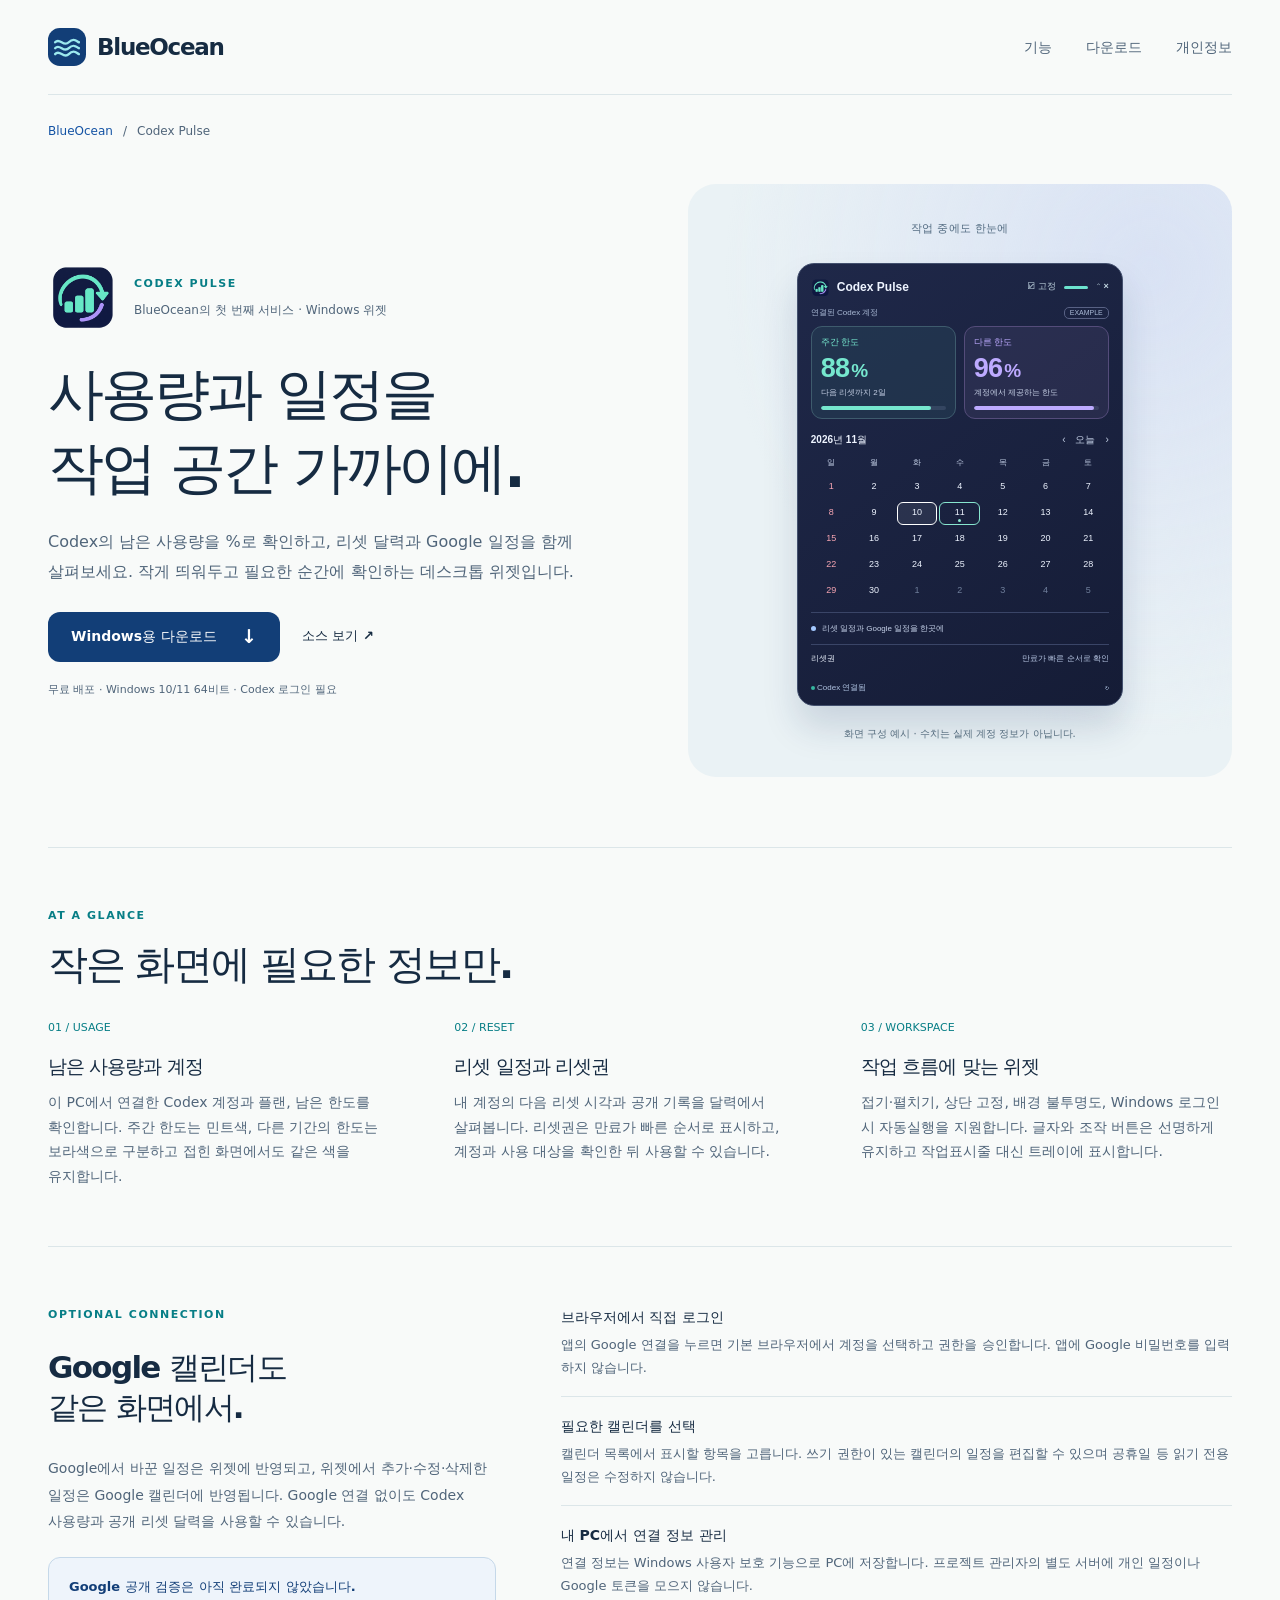
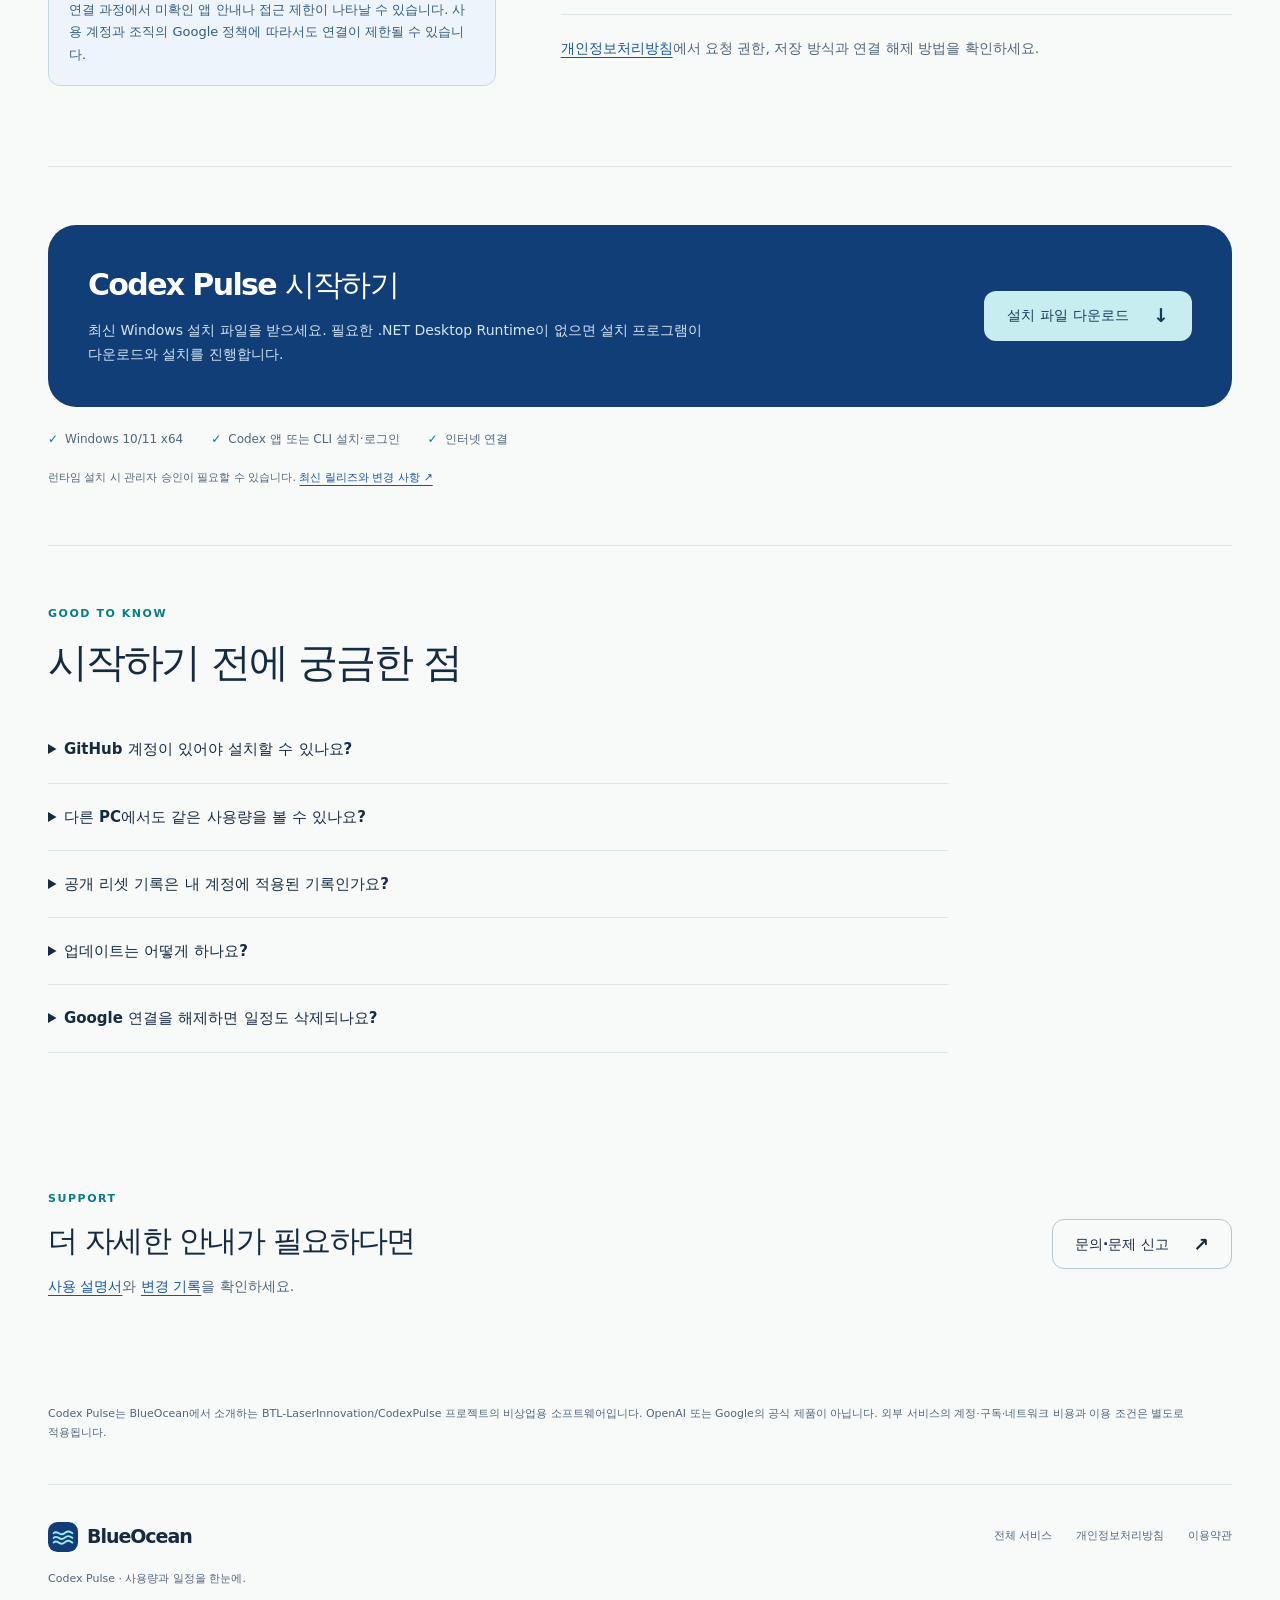
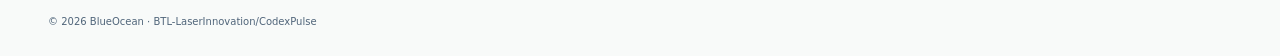
==== public/codexpulse/index.html @ f85aa11f "Build BlueOcean service hub with Codex Pulse pages" ====
<!doctype html>
<html lang="ko">
<head>
  <meta charset="utf-8">
  <meta name="viewport" content="width=device-width, initial-scale=1">
  <meta name="description" content="Codex의 남은 사용량, 리셋 달력과 Google 캘린더를 한 화면에. BlueOcean의 무료 Windows 위젯 Codex Pulse를 소개합니다.">
  <meta name="theme-color" content="#f8faf9">
  <meta property="og:title" content="Codex Pulse — BlueOcean">
  <meta property="og:description" content="Codex 사용량과 일정을 작은 Windows 위젯에서 확인하세요.">
  <meta property="og:type" content="website">
  <title>Codex Pulse — 사용량과 일정을 한눈에 | BlueOcean</title>
  <link rel="icon" href="../assets/codexpulse.png" type="image/png">
  <link rel="stylesheet" href="../assets/styles.css">
</head>
<body>
  <a class="skip-link" href="#main">본문으로 이동</a>
  <header class="site-header shell simple-header"><a class="brand" href="../" aria-label="BlueOcean 홈"><img src="../assets/blueocean.svg" width="38" height="38" alt=""><span>BlueOcean</span></a><nav aria-label="주 메뉴"><a href="#features">기능</a><a href="#download">다운로드</a><a href="privacy.html">개인정보</a></nav></header>
  <main id="main" class="shell">
    <div class="breadcrumb"><a href="../">BlueOcean</a><span aria-hidden="true">/</span><span>Codex Pulse</span></div>
    <section class="product-hero" aria-labelledby="product-title">
      <div>
        <div class="product-heading"><img src="../assets/codexpulse.png" width="70" height="70" alt="Codex Pulse 아이콘"><div><p class="eyebrow">CODEX PULSE</p><p>BlueOcean의 첫 번째 서비스 · Windows 위젯</p></div></div>
        <h1 id="product-title">사용량과 일정을<br>작업 공간 가까이에.</h1>
        <p class="hero-description">Codex의 남은 사용량을 %로 확인하고, 리셋 달력과 Google 일정을 함께 살펴보세요. 작게 띄워두고 필요한 순간에 확인하는 데스크톱 위젯입니다.</p>
        <div class="actions"><a class="button primary" href="#download">Windows용 다운로드 <span aria-hidden="true">↓</span></a><a class="text-link" href="https://github.com/BTL-LaserInnovation/CodexPulse">소스 보기 ↗</a></div>
        <p class="download-note">무료 배포 · Windows 10/11 64비트 · Codex 로그인 필요</p>
      </div>
      <div class="product-stage"><span class="stage-label">작업 중에도 한눈에</span>
        <div class="widget-preview" role="img" aria-label="Codex Pulse 구성 예시: 주간 한도는 민트색, 다른 한도는 보라색이며 아래에 달력과 리셋권 목록이 표시됩니다. 수치는 예시입니다.">
            <div class="widget-title"><span><img src="../assets/codexpulse.png" width="19" height="19" alt="">Codex Pulse</span><span class="widget-controls" aria-hidden="true">☑ 고정 <i></i>⌃ ×</span></div>
            <div class="widget-account">연결된 Codex 계정 <span>EXAMPLE</span></div>
            <div class="widget-limits"><div class="limit mint"><span>주간 한도</span><strong>88<small>%</small></strong><span>다음 리셋까지 2일</span><div class="progress"><i></i></div></div><div class="limit violet"><span>다른 한도</span><strong>96<small>%</small></strong><span>계정에서 제공하는 한도</span><div class="progress"><i></i></div></div></div>
            <div class="widget-month"><strong>2026년 11월</strong><span aria-hidden="true">‹　오늘　›</span></div>
            <div class="mini-calendar" aria-hidden="true"><b>일</b><b>월</b><b>화</b><b>수</b><b>목</b><b>금</b><b>토</b><span>1</span><span>2</span><span>3</span><span>4</span><span>5</span><span>6</span><span>7</span><span>8</span><span>9</span><span class="selected">10</span><span class="reset-day">11<i></i></span><span>12</span><span>13</span><span>14</span><span>15</span><span>16</span><span>17</span><span>18</span><span>19</span><span>20</span><span>21</span><span>22</span><span>23</span><span>24</span><span>25</span><span>26</span><span>27</span><span>28</span><span>29</span><span>30</span><span class="outside">1</span><span class="outside">2</span><span class="outside">3</span><span class="outside">4</span><span class="outside">5</span></div>
            <div class="widget-events"><span class="calendar-dot" aria-hidden="true"></span><span>리셋 일정과 Google 일정을 한곳에</span></div>
            <div class="widget-reset"><strong>리셋권</strong><span>만료가 빠른 순서로 확인</span></div>
            <div class="widget-footer"><span><i class="status-dot"></i> Codex 연결됨</span><span aria-hidden="true">↻</span></div>
          </div>
        <p class="preview-caption">화면 구성 예시 · 수치는 실제 계정 정보가 아닙니다.</p>
      </div>
    </section>

    <section class="detail-section" id="features" aria-labelledby="features-title"><p class="eyebrow">AT A GLANCE</p><h2 id="features-title">작은 화면에 필요한 정보만.</h2><div class="detail-grid">
      <article><span class="number">01 / USAGE</span><h3>남은 사용량과 계정</h3><p>이 PC에서 연결한 Codex 계정과 플랜, 남은 한도를 확인합니다. 주간 한도는 민트색, 다른 기간의 한도는 보라색으로 구분하고 접힌 화면에서도 같은 색을 유지합니다.</p></article>
      <article><span class="number">02 / RESET</span><h3>리셋 일정과 리셋권</h3><p>내 계정의 다음 리셋 시각과 공개 기록을 달력에서 살펴봅니다. 리셋권은 만료가 빠른 순서로 표시하고, 계정과 사용 대상을 확인한 뒤 사용할 수 있습니다.</p></article>
      <article><span class="number">03 / WORKSPACE</span><h3>작업 흐름에 맞는 위젯</h3><p>접기·펼치기, 상단 고정, 배경 불투명도, Windows 로그인 시 자동실행을 지원합니다. 글자와 조작 버튼은 선명하게 유지하고 작업표시줄 대신 트레이에 표시합니다.</p></article>
    </div></section>

    <section class="detail-section google-block" id="google" aria-labelledby="google-title">
      <div><p class="eyebrow">OPTIONAL CONNECTION</p><h2 id="google-title">Google 캘린더도<br>같은 화면에서.</h2><p class="body-copy">Google에서 바꾼 일정은 위젯에 반영되고, 위젯에서 추가·수정·삭제한 일정은 Google 캘린더에 반영됩니다. Google 연결 없이도 Codex 사용량과 공개 리셋 달력을 사용할 수 있습니다.</p><div class="notice"><strong>Google 공개 검증은 아직 완료되지 않았습니다.</strong><br>연결 과정에서 미확인 앱 안내나 접근 제한이 나타날 수 있습니다. 사용 계정과 조직의 Google 정책에 따라서도 연결이 제한될 수 있습니다.</div></div>
      <div><ul class="permissions"><li><strong>브라우저에서 직접 로그인</strong>앱의 Google 연결을 누르면 기본 브라우저에서 계정을 선택하고 권한을 승인합니다. 앱에 Google 비밀번호를 입력하지 않습니다.</li><li><strong>필요한 캘린더를 선택</strong>캘린더 목록에서 표시할 항목을 고릅니다. 쓰기 권한이 있는 캘린더의 일정을 편집할 수 있으며 공휴일 등 읽기 전용 일정은 수정하지 않습니다.</li><li><strong>내 PC에서 연결 정보 관리</strong>연결 정보는 Windows 사용자 보호 기능으로 PC에 저장합니다. 프로젝트 관리자의 별도 서버에 개인 일정이나 Google 토큰을 모으지 않습니다.</li></ul><p class="body-copy" style="margin-top:20px"><a href="privacy.html">개인정보처리방침</a>에서 요청 권한, 저장 방식과 연결 해제 방법을 확인하세요.</p></div>
    </section>

    <section class="detail-section" id="download" aria-labelledby="download-title"><div class="download-panel"><div><h2 id="download-title">Codex Pulse 시작하기</h2><p>최신 Windows 설치 파일을 받으세요. 필요한 .NET Desktop Runtime이 없으면 설치 프로그램이 다운로드와 설치를 진행합니다.</p></div><a class="button" href="https://github.com/BTL-LaserInnovation/CodexPulse/releases/latest/download/BTL.CodexPulse-win-Setup.exe">설치 파일 다운로드 <span aria-hidden="true">↓</span></a></div><ul class="requirements"><li>Windows 10/11 x64</li><li>Codex 앱 또는 CLI 설치·로그인</li><li>인터넷 연결</li></ul><p class="download-note">런타임 설치 시 관리자 승인이 필요할 수 있습니다. <a href="https://github.com/BTL-LaserInnovation/CodexPulse/releases/latest">최신 릴리즈와 변경 사항 ↗</a></p></section>

    <section class="detail-section" aria-labelledby="faq-title"><p class="eyebrow">GOOD TO KNOW</p><h2 id="faq-title">시작하기 전에 궁금한 점</h2><div class="faq-list">
      <details><summary>GitHub 계정이 있어야 설치할 수 있나요?</summary><p>공개 설치 파일은 GitHub 계정 없이 다운로드할 수 있습니다. 설치 후 해당 PC의 Codex 프로그램에 로그인된 계정을 사용하며, 위젯 상단에서 현재 계정을 확인할 수 있습니다.</p></details>
      <details><summary>다른 PC에서도 같은 사용량을 볼 수 있나요?</summary><p>각 PC의 Codex에서 연결한 계정의 사용량을 가져옵니다. PC별로 로그인한 계정이 다르면 표시되는 계정과 사용량도 달라집니다. 창 위치·표시 설정과 캐시는 각 PC에 저장합니다.</p></details>
      <details><summary>공개 리셋 기록은 내 계정에 적용된 기록인가요?</summary><p>공개 기록은 <a href="https://opentherank.com/ko/codex-reset/">OpenTheRank</a>에서 제공하는 제삼자 자료입니다. 내 계정에 리셋이나 리셋권 지급이 적용됐다는 확인은 아닙니다. 연결 계정에서 제공하는 다음 리셋 시각과 공개 기록은 구분해서 표시합니다.</p></details>
      <details><summary>업데이트는 어떻게 하나요?</summary><p>새 버전이 있으면 위젯 제목 옆에 Update 버튼이 나타납니다. 버튼으로 업데이트하거나 최신 설치 파일을 실행할 수 있습니다. 이전 버전에서 Retry가 반복되면 위젯을 종료하고 최신 설치 파일로 업데이트하세요.</p></details>
      <details><summary>Google 연결을 해제하면 일정도 삭제되나요?</summary><p>연결 해제는 이 PC의 Google 연결 정보와 메모리 캐시를 제거합니다. Google의 원본 일정은 삭제하지 않습니다. Google 계정에서 앱 접근 권한까지 철회하려면 <a href="https://myaccount.google.com/connections">서드 파티 연결 관리</a>에서 제거하세요.</p></details>
    </div></section>
    <section class="support-section" aria-labelledby="help-title"><div><p class="eyebrow">SUPPORT</p><h2 id="help-title">더 자세한 안내가 필요하다면</h2><p class="body-copy"><a href="https://github.com/BTL-LaserInnovation/CodexPulse#readme">사용 설명서</a>와 <a href="https://github.com/BTL-LaserInnovation/CodexPulse/releases">변경 기록</a>을 확인하세요.</p></div><a class="button secondary" href="https://github.com/BTL-LaserInnovation/CodexPulse/issues">문의·문제 신고 <span aria-hidden="true">↗</span></a></section>
    <p class="service-disclaimer">Codex Pulse는 BlueOcean에서 소개하는 BTL-LaserInnovation/CodexPulse 프로젝트의 비상업용 소프트웨어입니다. OpenAI 또는 Google의 공식 제품이 아닙니다. 외부 서비스의 계정·구독·네트워크 비용과 이용 조건은 별도로 적용됩니다.</p>
  </main>
  <footer class="site-footer shell"><div><a class="brand" href="../"><img src="../assets/blueocean.svg" width="30" height="30" alt=""><span>BlueOcean</span></a><p>Codex Pulse · 사용량과 일정을 한눈에.</p></div><div class="footer-links"><a href="../">전체 서비스</a><a href="privacy.html">개인정보처리방침</a><a href="terms.html">이용약관</a></div><p class="copyright">© 2026 BlueOcean · BTL-LaserInnovation/CodexPulse</p></footer>
</body>
</html>
---- public/assets/styles.css ----
@charset "UTF-8";
:root{--ink:#162b42;--muted:#50657a;--blue:#1453a4;--blue-dark:#123e77;--teal:#077e86;--paper:#f8faf9;--line:#dce6e9;--soft:#edf4f5;--radius:28px;font-family:"Segoe UI","Malgun Gothic",system-ui,sans-serif;color-scheme:light;font-synthesis:none;text-rendering:optimizeLegibility}
*{box-sizing:border-box}html{scroll-behavior:smooth;scroll-padding-top:30px}body{margin:0;background:var(--paper);color:var(--ink);line-height:1.75;-webkit-font-smoothing:antialiased}img{display:block;max-width:100%;height:auto}a{color:var(--blue);text-underline-offset:4px}a:hover{color:var(--teal)}a:focus-visible,summary:focus-visible{outline:3px solid #008eaa;outline-offset:6px;border-radius:6px}h1,h2,h3,p{margin-top:0}h1,h2,h3{line-height:1.3;letter-spacing:-.055em}p{word-break:keep-all;overflow-wrap:break-word}h2{font-size:clamp(28px,3.2vw,40px);font-weight:750}button,a{-webkit-tap-highlight-color:transparent}.shell{width:min(1200px,calc(100% - 96px));margin-inline:auto}.skip-link{position:absolute;top:-100px;left:20px;background:var(--ink);color:white;padding:12px 18px;z-index:10}.skip-link:focus{top:12px}.site-header{display:flex;justify-content:space-between;align-items:center;padding-block:27px;gap:24px}.brand{display:inline-flex;align-items:center;gap:11px;color:var(--ink);text-decoration:none;font-size:23px;letter-spacing:-.055em;font-weight:800;white-space:nowrap}.brand:hover{color:var(--blue)}.site-header nav{display:flex;align-items:center;gap:34px}.site-header nav a{color:var(--muted);text-decoration:none;font-size:14px;font-weight:600}.site-header nav a:hover{color:var(--blue)}.home-hero{display:grid;grid-template-columns:1.03fr 1fr;align-items:center;gap:46px;padding-top:27px;padding-bottom:98px}.hero-copy{padding-block:24px}.eyebrow{font-size:11px;font-weight:750;letter-spacing:.14em;color:var(--teal);margin-bottom:22px;display:flex;align-items:center;gap:9px}.status-dot{display:inline-block;width:7px;height:7px;background:#36b6a0;border-radius:50%;flex:none}.hero-copy h1{font-size:clamp(44px,5.25vw,70px);font-weight:800;line-height:1.23;letter-spacing:-.07em;margin-bottom:26px}.hero-copy h1 span{color:var(--blue)}.hero-description{font-size:17px;line-height:1.9;color:var(--muted);margin-bottom:32px}.button{display:inline-flex;align-items:center;justify-content:center;gap:24px;min-height:50px;padding:12px 22px;border-radius:12px;font-size:14px;font-weight:650;line-height:1.5;text-decoration:none;border:1px solid transparent;transition:background .2s,transform .2s}.button:hover{transform:translateY(-2px)}.button span{font-size:19px;line-height:1}.primary{background:var(--blue-dark);color:white}.primary:hover{background:#195a9d;color:white}.secondary{background:transparent;border-color:#b3c7d1;color:var(--ink)}.secondary:hover{background:#e9f1f4;color:var(--blue)}.hero-notes{display:flex;flex-wrap:wrap;gap:0;margin-top:29px;font-size:11px;color:var(--muted)}.hero-notes span+span:before{content:"·";margin-inline:12px;color:#849cae}.ocean-scene{position:relative;aspect-ratio:1.1;isolation:isolate}.ocean-art{width:100%;height:100%;object-fit:cover;border-radius:32px}.scene-topline{position:absolute;inset:30px 30px auto;display:flex;justify-content:space-between;align-items:center;font-size:9px;color:#2d617c;letter-spacing:.13em;font-weight:700}.scene-topline span:last-child{font-size:21px;font-weight:400}.floating-service{position:absolute;top:38%;left:12%;right:12%;display:flex;align-items:center;gap:15px;padding:22px;background:#ffffffed;border:1px solid #fff;border-radius:19px;box-shadow:0 20px 50px #123e7726;text-decoration:none;color:var(--ink);transform:rotate(-5deg);transition:transform .3s}.floating-service:hover{transform:rotate(-2deg) translateY(-4px);color:var(--blue)}.floating-service img{border-radius:12px}.floating-service small{display:block;color:#55768b;font-size:8px;letter-spacing:.13em;margin-bottom:4px}.floating-service strong{font-size:23px;letter-spacing:-.05em}.floating-arrow{margin-left:auto;font-size:25px;color:#32758f}.scene-caption{position:absolute;inset:auto 30px 30px;display:flex;align-items:flex-end;justify-content:space-between;color:#e5f7ff;font-size:18px;line-height:1.4;letter-spacing:-.02em}.scene-coordinate{font-size:8px;letter-spacing:.11em}.services-section{padding-bottom:95px}.section-heading{display:flex;justify-content:space-between;align-items:flex-end;gap:20px;margin-bottom:30px}.section-heading .eyebrow{margin-bottom:10px}.section-heading h2{margin:0;font-size:clamp(26px,3vw,36px)}.section-count{font-size:10px;letter-spacing:.1em;white-space:nowrap;color:var(--muted);padding-bottom:7px}.service-feature{display:grid;grid-template-columns:1.05fr 1fr;overflow:hidden;background:white;border:1px solid var(--line);border-radius:var(--radius)}.service-copy{padding:49px 48px;align-self:center}.service-identity{display:flex;align-items:center;gap:15px;margin-bottom:23px}.service-identity img{border-radius:16px}.tag{display:inline-block;padding:5px 11px;background:#edf5f7;color:#315e73;border-radius:7px;font-size:11px}.service-copy h3{font-size:36px;letter-spacing:-.055em;margin-bottom:13px}.service-summary{font-size:21px;line-height:1.6;letter-spacing:-.04em;margin-bottom:18px}.body-copy{font-size:14px;color:var(--muted);line-height:1.9}.feature-tags{display:flex;flex-wrap:wrap;gap:7px;list-style:none;padding:0;margin:23px 0 29px}.feature-tags li{font-size:11px;color:#426176;padding:5px 9px;border:1px solid var(--line);border-radius:6px}.actions{display:flex;align-items:center;flex-wrap:wrap;gap:22px}.text-link{font-size:13px;color:var(--ink);text-decoration:none;font-weight:650}.text-link span{margin-left:12px}.product-stage{display:flex;flex-direction:column;align-items:center;justify-content:center;padding:32px 24px;background:radial-gradient(ellipse at 85% 15%,#d9e2f4,transparent 65%),#eaf2f5;min-width:0}.stage-label{color:#516a80;font-size:11px;letter-spacing:.025em;margin-bottom:24px}.widget-preview{width:min(100%,326px);padding:14px 13px 11px;background:linear-gradient(145deg,#1f2849,#151c36);color:#eef4ff;border:1px solid #43506e;border-radius:17px;box-shadow:0 22px 35px #16305d26;font-family:"Segoe UI","Malgun Gothic",sans-serif;font-size:10px;line-height:1.5}.widget-title{display:flex;align-items:center;justify-content:space-between;gap:8px;font-weight:700;font-size:12px}.widget-title>span:first-child{display:flex;align-items:center;gap:7px}.widget-controls{font-size:9px;color:#c2d6e1;display:flex;align-items:center;gap:8px}.widget-controls i{display:inline-block;width:24px;height:3px;border-radius:10px;background:#6ce3ce}.widget-account{display:flex;justify-content:space-between;color:#a9b9d5;font-size:8px;padding:10px 0 7px}.widget-account>span{font-size:7px;border:1px solid #586184;padding:0 5px;border-radius:5px}.widget-limits{display:grid;grid-template-columns:1fr 1fr;gap:8px}.limit{padding:9px 9px 8px;border:1px solid #3e5b6d;background:#294a5b66;border-radius:11px;display:flex;flex-direction:column;gap:1px;min-width:0}.mint{color:#76e7ce}.violet{color:#bdaaff;background:#61558433;border-color:#544c7a}.limit>span:first-child{font-size:9px;font-weight:700}.limit strong{font-size:27px;letter-spacing:-.03em;line-height:1.3}.limit strong small{font-size:19px;margin-left:2px}.limit>span:nth-of-type(2){font-size:8px;color:#c7d1e6;white-space:normal}.progress{height:4px;background:#8093b333;border-radius:10px;margin-top:6px;overflow:hidden}.progress i{display:block;width:88%;height:100%;background:#76e7ce;border-radius:10px}.violet .progress i{width:96%;background:#bdaaff}.widget-month{display:flex;justify-content:space-between;margin-top:13px;margin-bottom:6px;font-size:10px}.widget-month>span{color:#c0cce2}.mini-calendar{display:grid;grid-template-columns:repeat(7,minmax(0,1fr));text-align:center;gap:3px 2px}.mini-calendar b{font-size:8px;font-weight:500;color:#c2cee5;padding:4px 0}.mini-calendar>span{position:relative;display:grid;place-items:center;height:23px;font-size:9px;border:1px solid transparent;border-radius:6px}.mini-calendar>span:nth-child(7n+1){color:#f8a6b3}.mini-calendar .selected{border-color:#fff;background:#ffffff12}.mini-calendar .reset-day{border-color:#87e6cf}.reset-day i{position:absolute;width:3px;height:3px;border-radius:50%;background:#8de8cf;bottom:2px}.mini-calendar .outside{color:#71809d}.widget-events{display:flex;align-items:center;gap:6px;border-top:1px solid #3a4567;padding-block:10px 9px;margin-top:9px;font-size:8px;color:#c8d4eb}.calendar-dot{width:5px;height:5px;background:#a4c9ff;border-radius:50%}.widget-reset{display:flex;justify-content:space-between;font-size:8px;padding-block:8px;border-top:1px solid #3a4567}.widget-reset>span{color:#b9c8e5}.widget-footer{display:flex;justify-content:space-between;font-size:8px;color:#afc2e0;padding-top:9px}.widget-footer .status-dot{width:4px;height:4px}.preview-caption{font-size:10px;color:#526a7c;margin:19px 0 0;text-align:center}.collection-note{display:flex;gap:10px;align-items:flex-start;font-size:12px;color:var(--muted);margin:22px 0 0}.collection-note>span{color:var(--blue);font-size:16px;line-height:1.3}.about-section{padding-block:80px;background:#edf3f3;border-block:1px solid var(--line)}.about-grid{display:grid;grid-template-columns:1fr 1.1fr;gap:90px}.about-grid h2{line-height:1.45;margin-bottom:19px}.about-grid .eyebrow{margin-bottom:17px}.principles>div{display:grid;grid-template-columns:24px 1fr;gap:20px;padding-block:22px;border-bottom:1px solid #cedee0}.principles>div:first-child{padding-top:0}.principles>div:last-child{border:0;padding-bottom:0}.principles>div>span{font-size:11px;color:var(--teal);padding-top:4px}.principles h3{font-size:17px;margin:0 0 7px}.principles p{font-size:13px;color:var(--muted);margin:0}.support-section{display:flex;align-items:center;justify-content:space-between;gap:40px;padding-block:78px}.support-section .eyebrow{margin-bottom:13px}.support-section h2{font-size:clamp(24px,3vw,30px);margin-bottom:13px}.support-section .body-copy{margin:0}.support-section>.button{flex:none}.site-footer{border-top:1px solid var(--line);padding-block:35px 26px;display:grid;grid-template-columns:1fr auto;gap:25px}.site-footer .brand{font-size:19px;gap:9px}.site-footer>div>p{font-size:11px;color:var(--muted);margin:8px 0 0}.footer-links{display:flex;gap:24px;align-items:flex-start;padding-top:6px}.footer-links a{font-size:11px;color:var(--muted);text-decoration:none}.footer-links a:hover{color:var(--blue)}.copyright{grid-column:1/-1;font-size:10px;color:var(--muted);margin:0}
/* Service detail and policy pages share the BlueOcean navigation and typography. */
.breadcrumb{display:flex;gap:10px;align-items:center;font-size:12px;color:var(--muted);padding-top:26px}.breadcrumb a{text-decoration:none}.product-hero{display:grid;grid-template-columns:1.05fr 1fr;gap:68px;align-items:center;padding-block:42px 70px}.product-heading{display:flex;align-items:center;gap:16px;margin-bottom:25px}.product-heading img{border-radius:18px}.product-heading .eyebrow{margin:0 0 6px}.product-heading>div>p:last-child{font-size:12px;color:var(--muted);margin:0}.product-hero h1{font-size:clamp(36px,4.4vw,58px);line-height:1.3;margin-bottom:23px}.product-hero .hero-description{font-size:16px;margin-bottom:24px}.product-hero .product-stage{border-radius:var(--radius);padding-block:35px}.download-note{font-size:11px;color:var(--muted);margin:18px 0 0}.detail-section{padding-block:58px;border-top:1px solid var(--line)}.detail-section>.eyebrow{margin-bottom:13px}.detail-section h2{margin-bottom:28px}.detail-grid{display:grid;grid-template-columns:repeat(3,1fr);gap:35px}.detail-grid h3{font-size:19px;margin-bottom:12px}.detail-grid .number{display:block;font-size:11px;color:var(--teal);margin-bottom:16px}.detail-grid p{font-size:14px;color:var(--muted);margin:0}.google-block{display:grid;grid-template-columns:.8fr 1.2fr;gap:65px}.google-block h2{font-size:31px}.notice{padding:18px 20px;border:1px solid #c5d8e9;background:#eef4fb;color:#365d7f;border-radius:12px;font-size:13px;margin:22px 0}.notice strong{color:var(--blue-dark)}.permissions{margin:0;padding:0;list-style:none}.permissions li{padding-block:17px;border-bottom:1px solid var(--line);font-size:13px;color:var(--muted)}.permissions li:first-child{padding-top:0}.permissions strong{display:block;color:var(--ink);font-size:14px;margin-bottom:4px}.detail-section a:not(.button){font-size:inherit}.download-panel{padding:40px;background:var(--blue-dark);border-radius:var(--radius);color:white;display:grid;grid-template-columns:1fr auto;gap:24px;align-items:center}.download-panel h2{margin:0 0 14px;font-size:30px}.download-panel p{color:#d3e6f7;font-size:14px;margin:0;max-width:620px}.download-panel .button{background:#c7edf0;color:#123d56;white-space:nowrap}.download-panel .button:hover{background:#e1f9f5}.requirements{display:flex;gap:10px 28px;flex-wrap:wrap;list-style:none;padding:0;margin:22px 0 0;color:var(--muted);font-size:12px}.requirements li:before{content:"✓";margin-right:7px;color:var(--teal)}.faq-list{max-width:900px}.faq-list details{padding:20px 0;border-bottom:1px solid var(--line)}.faq-list summary{cursor:pointer;font-size:15px;font-weight:650;padding-right:12px}.faq-list details p{font-size:14px;color:var(--muted);margin:16px 0 0}.service-disclaimer{font-size:11px;color:var(--muted);padding-block:26px 42px;margin:0}.policy{max-width:850px;padding-block:45px 70px}.policy h1{font-size:clamp(32px,4vw,46px);margin-bottom:14px}.policy .updated{font-size:12px;color:var(--muted);margin-bottom:30px}.policy h2{font-size:22px;margin-top:38px;margin-bottom:13px;letter-spacing:-.035em}.policy p,.policy li{font-size:14px;color:var(--muted)}.policy li{margin-block:10px}.policy strong{color:var(--ink)}.policy ul,.policy ol{padding-left:23px}.policy code{font-family:Consolas,monospace;font-size:12px;background:#eaf0f5;color:#315879;padding:2px 5px;border-radius:4px;overflow-wrap:anywhere}.policy .eyebrow{margin-bottom:16px}.policy-nav{display:flex;flex-wrap:wrap;gap:12px 24px;border-top:1px solid var(--line);margin-top:36px;padding-top:20px;font-size:13px}.simple-header{border-bottom:1px solid var(--line)}
@media(min-width:1400px){.home-hero{gap:66px}.hero-copy h1{font-size:74px}}
@media(max-width:1000px){.shell{width:calc(100% - 64px)}.home-hero{gap:28px;padding-bottom:70px}.hero-copy h1{font-size:clamp(42px,5.6vw,58px)}.hero-description{font-size:15px}.floating-service{left:8%;right:8%;padding:17px;gap:10px}.floating-service strong{font-size:19px}.floating-service img{width:40px}.scene-caption{font-size:15px}.scene-coordinate{font-size:7px}.service-copy{padding:35px 30px}.service-copy h3{font-size:30px}.about-grid{gap:45px}.actions{gap:16px}.service-feature .button{gap:15px;padding-inline:16px}.product-hero{gap:35px}.detail-grid{gap:25px}.google-block{gap:35px}.support-section{gap:25px}}
@media(max-width:740px){.shell{width:calc(100% - 40px)}.site-header{padding-block:22px;gap:18px}.site-header .brand{font-size:21px;gap:8px}.site-header .brand img{width:32px}.site-header nav{gap:18px}.site-header nav a{font-size:12px}.home-hero{grid-template-columns:1fr;gap:30px;padding-top:10px;padding-bottom:62px}.hero-copy{padding-block:20px 0}.hero-copy h1{font-size:clamp(45px,8.5vw,62px)}.hero-description{font-size:15px}.hero-copy .eyebrow{font-size:9px}.hero-notes{margin-top:23px}.ocean-scene{aspect-ratio:1.4;width:100%;max-width:560px;justify-self:center}.ocean-art{object-position:center 62%;border-radius:24px}.scene-topline{inset:22px 24px auto}.scene-caption{inset:auto 24px 22px}.floating-service{top:35%;left:15%;right:15%;padding:17px 20px}.floating-service strong{font-size:21px}.scene-coordinate{font-size:8px}.section-heading{margin-bottom:23px}.section-heading h2{font-size:26px}.section-count{font-size:9px}.service-feature{grid-template-columns:1fr;border-radius:24px}.service-copy{padding:30px}.service-identity{margin-bottom:20px}.service-copy h3{font-size:32px}.service-summary{font-size:21px}.body-copy{font-size:14px}.product-stage{padding:30px 24px}.widget-preview{max-width:326px}.services-section{padding-bottom:60px}.collection-note{font-size:11px}.about-section{padding-block:52px}.about-grid{grid-template-columns:1fr;gap:33px}.about-grid h2{font-size:32px}.support-section{padding-block:52px;align-items:flex-start;flex-direction:column;gap:23px}.support-section h2{font-size:25px}.site-footer{grid-template-columns:1fr;gap:22px;padding-top:28px}.footer-links{flex-wrap:wrap;gap:15px 23px;padding:0}.copyright{grid-column:auto}.product-hero{grid-template-columns:1fr;gap:30px;padding-block:32px 50px}.product-hero h1{font-size:40px}.detail-section{padding-block:40px}.detail-section h2{font-size:28px}.detail-grid{grid-template-columns:1fr;gap:30px}.detail-grid .number{margin-bottom:8px}.google-block{grid-template-columns:1fr;gap:20px}.google-block h2{font-size:28px}.download-panel{grid-template-columns:1fr;padding:28px;gap:25px;border-radius:22px}.download-panel h2{font-size:26px}.download-panel .button{justify-self:start}.requirements{gap:10px 20px}.policy{padding-top:32px}.policy h2{font-size:20px}.policy p,.policy li{font-size:14px}.breadcrumb{padding-top:15px}.simple-header nav{gap:15px}.simple-header nav a{font-size:11px}}
@media(max-width:380px){.shell{width:calc(100% - 32px)}.site-header .brand{font-size:19px}.site-header nav{gap:13px}.hero-copy h1{font-size:44px}.section-heading{gap:12px}.section-heading h2{font-size:23px}.service-copy{padding:25px}.floating-service{left:9%;right:9%}.floating-service strong{font-size:19px}.scene-caption{font-size:13px}.hero-notes span+span:before{margin-inline:8px}.simple-header{flex-wrap:wrap}.simple-header nav{width:100%;justify-content:flex-start}.actions{gap:20px}.product-hero h1{font-size:35px}}
@media(prefers-reduced-motion:reduce){html{scroll-behavior:auto}*,*::before,*::after{transition:none!important;animation:none!important}}
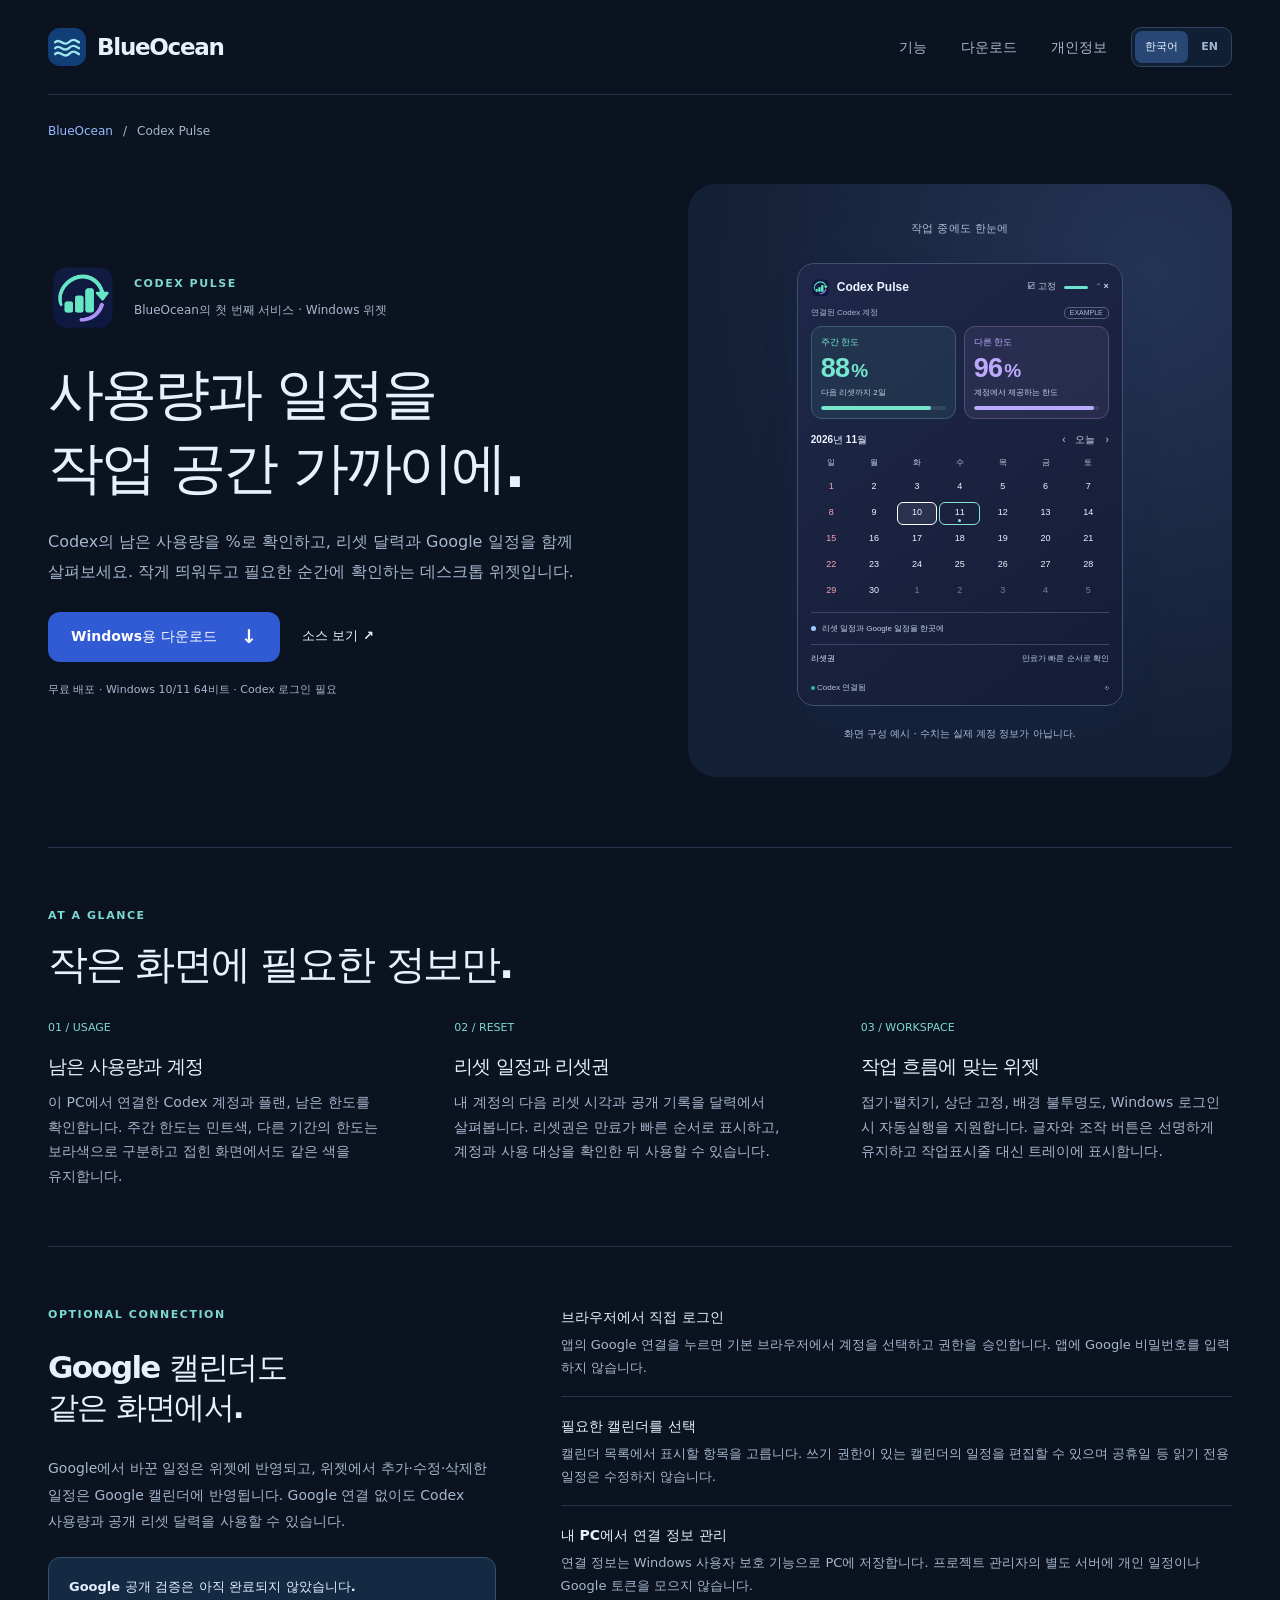
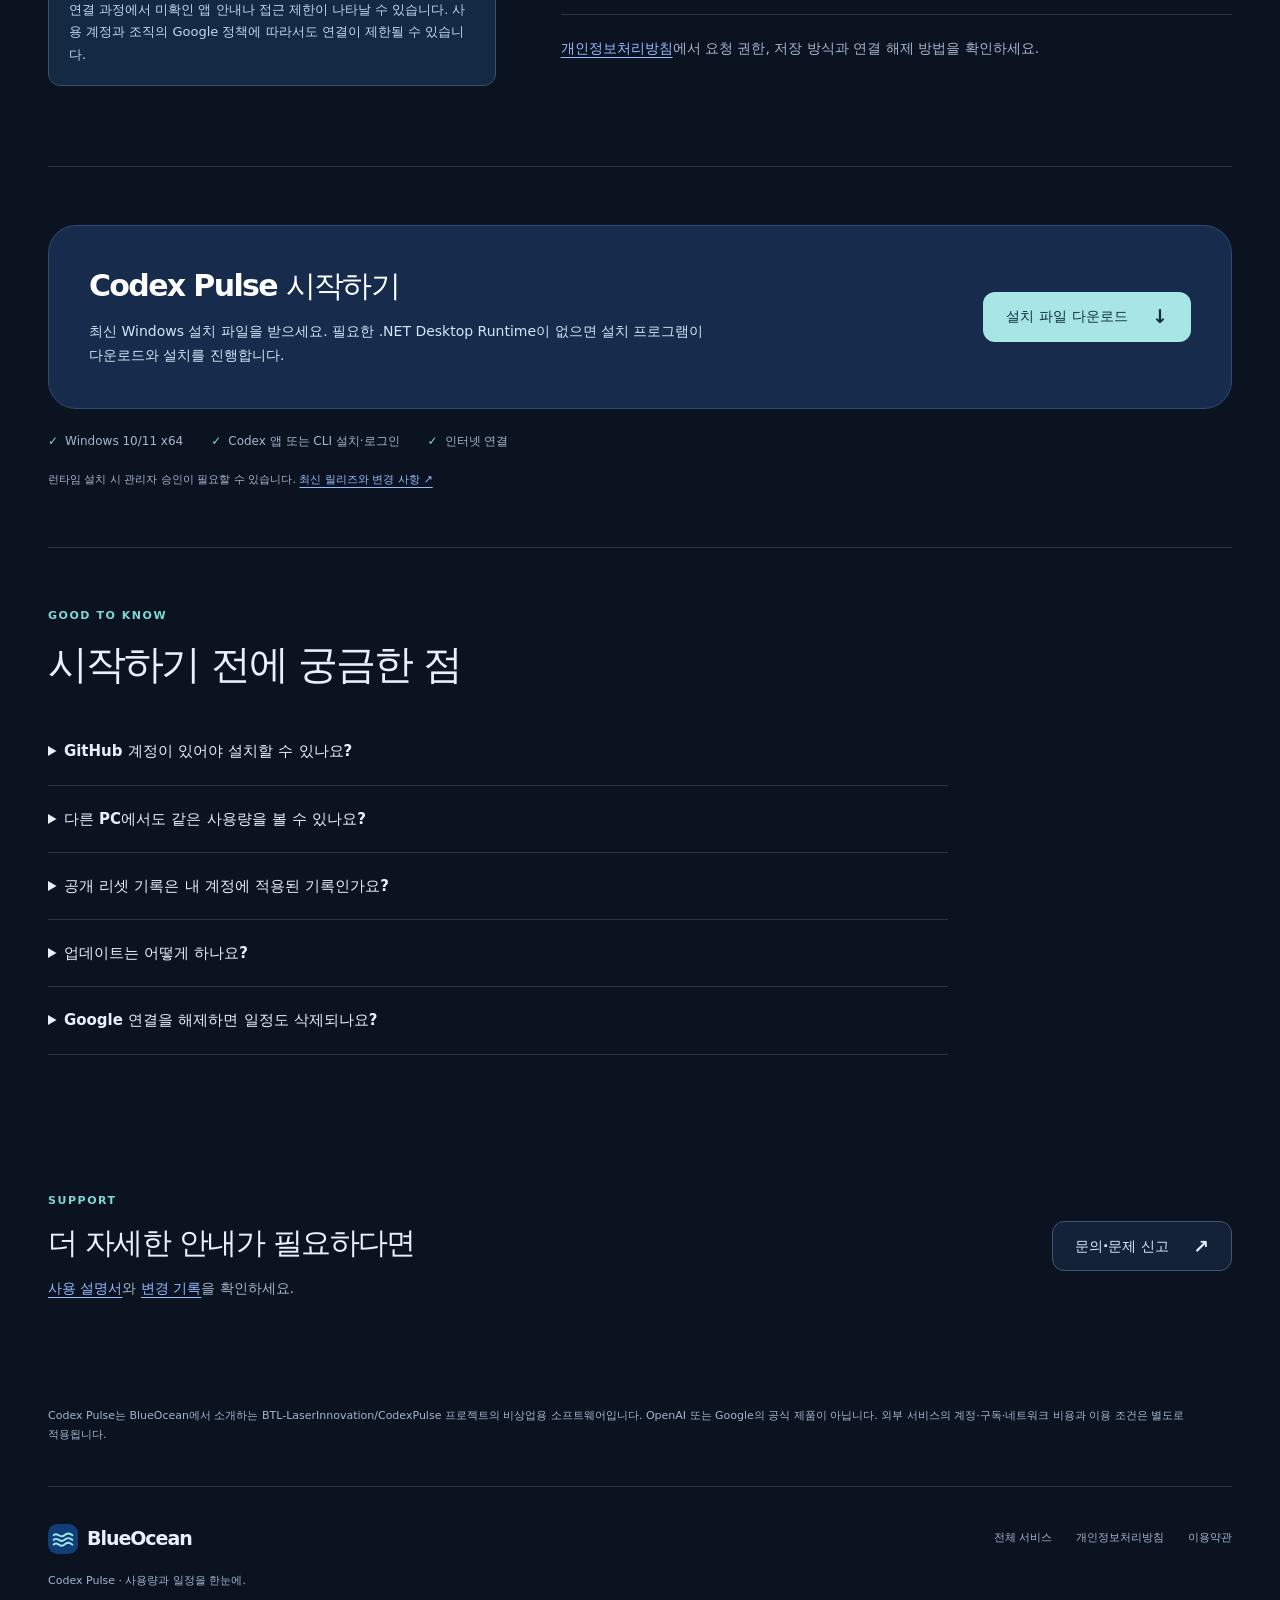
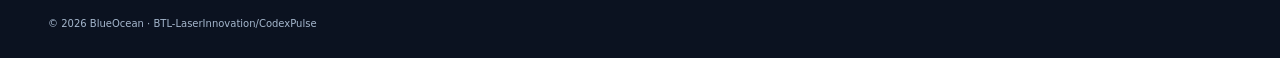
==== commit 201da820: "Add BlueOcean dark theme and Korean-English language switching" ====
--- a/public/codexpulse/index.html
+++ b/public/codexpulse/index.html
@@ -3,30 +3,30 @@
 <head>
   <meta charset="utf-8">
   <meta name="viewport" content="width=device-width, initial-scale=1">
-  <meta name="description" content="Codex의 남은 사용량, 리셋 달력과 Google 캘린더를 한 화면에. BlueOcean의 무료 Windows 위젯 Codex Pulse를 소개합니다.">
-  <meta name="theme-color" content="#f8faf9">
-  <meta property="og:title" content="Codex Pulse — BlueOcean">
-  <meta property="og:description" content="Codex 사용량과 일정을 작은 Windows 위젯에서 확인하세요.">
+  <meta name="description" content="Codex의 남은 사용량, 리셋 달력과 Google 캘린더를 한 화면에. BlueOcean의 무료 Windows 위젯 Codex Pulse를 소개합니다." data-en-content="Check remaining Codex usage, reset dates, and Google Calendar in a compact Windows widget. Discover Codex Pulse by BlueOcean.">
+  <meta name="theme-color" content="#0b1220">
+  <meta property="og:title" content="Codex Pulse — BlueOcean" data-en-content="Codex Pulse — BlueOcean">
+  <meta property="og:description" content="Codex 사용량과 일정을 작은 Windows 위젯에서 확인하세요." data-en-content="Check remaining Codex usage, reset dates, and Google Calendar in a compact Windows widget. Discover Codex Pulse by BlueOcean.">
   <meta property="og:type" content="website">
-  <title>Codex Pulse — 사용량과 일정을 한눈에 | BlueOcean</title>
+  <title data-en="Codex Pulse — Usage and schedules at a glance | BlueOcean">Codex Pulse — 사용량과 일정을 한눈에 | BlueOcean</title>
   <link rel="icon" href="../assets/codexpulse.png" type="image/png">
-  <link rel="stylesheet" href="../assets/styles.css">
-</head>
+  <link rel="stylesheet" href="../assets/styles.css?v=20261110-dark">
+<script src="../assets/language.js?v=20261110-dark" defer></script></head>
 <body>
-  <a class="skip-link" href="#main">본문으로 이동</a>
-  <header class="site-header shell simple-header"><a class="brand" href="../" aria-label="BlueOcean 홈"><img src="../assets/blueocean.svg" width="38" height="38" alt=""><span>BlueOcean</span></a><nav aria-label="주 메뉴"><a href="#features">기능</a><a href="#download">다운로드</a><a href="privacy.html">개인정보</a></nav></header>
+  <a class="skip-link" href="#main" data-en="Skip to content">본문으로 이동</a>
+  <header class="site-header shell simple-header"><a class="brand" href="../" aria-label="BlueOcean 홈" data-en-aria-label="BlueOcean home"><img src="../assets/blueocean.svg" width="38" height="38" alt=""><span>BlueOcean</span></a><nav aria-label="주 메뉴" data-en-aria-label="Main navigation"><a href="#features" data-en="Features">기능</a><a href="#download" data-en="Download">다운로드</a><a href="privacy.html" data-en="Privacy">개인정보</a></nav><div class="language-switch" role="group" aria-label="언어 선택" data-en-aria-label="Choose language"><button type="button" data-language="ko" lang="ko" aria-label="한국어로 보기" data-en-aria-label="View in Korean" aria-pressed="true">한국어</button><button type="button" data-language="en" lang="en" aria-label="영어로 보기" data-en-aria-label="View in English" aria-pressed="false">EN</button></div></header>
   <main id="main" class="shell">
     <div class="breadcrumb"><a href="../">BlueOcean</a><span aria-hidden="true">/</span><span>Codex Pulse</span></div>
     <section class="product-hero" aria-labelledby="product-title">
       <div>
-        <div class="product-heading"><img src="../assets/codexpulse.png" width="70" height="70" alt="Codex Pulse 아이콘"><div><p class="eyebrow">CODEX PULSE</p><p>BlueOcean의 첫 번째 서비스 · Windows 위젯</p></div></div>
-        <h1 id="product-title">사용량과 일정을<br>작업 공간 가까이에.</h1>
-        <p class="hero-description">Codex의 남은 사용량을 %로 확인하고, 리셋 달력과 Google 일정을 함께 살펴보세요. 작게 띄워두고 필요한 순간에 확인하는 데스크톱 위젯입니다.</p>
-        <div class="actions"><a class="button primary" href="#download">Windows용 다운로드 <span aria-hidden="true">↓</span></a><a class="text-link" href="https://github.com/BTL-LaserInnovation/CodexPulse">소스 보기 ↗</a></div>
-        <p class="download-note">무료 배포 · Windows 10/11 64비트 · Codex 로그인 필요</p>
+        <div class="product-heading"><img src="../assets/codexpulse.png" width="70" height="70" alt="Codex Pulse 아이콘" data-en-alt="Codex Pulse icon"><div><p class="eyebrow">CODEX PULSE</p><p data-en="The first BlueOcean service &#183; Windows widget">BlueOcean의 첫 번째 서비스 · Windows 위젯</p></div></div>
+        <h1 id="product-title" data-en="Usage and schedules,&lt;br&gt;close to your work.">사용량과 일정을<br>작업 공간 가까이에.</h1>
+        <p class="hero-description" data-en="See your remaining Codex usage as a percentage, alongside reset dates and Google Calendar events. A small desktop widget to keep nearby and check when you need it.">Codex의 남은 사용량을 %로 확인하고, 리셋 달력과 Google 일정을 함께 살펴보세요. 작게 띄워두고 필요한 순간에 확인하는 데스크톱 위젯입니다.</p>
+        <div class="actions"><a class="button primary" href="#download" data-en="Download for Windows &lt;span aria-hidden=&quot;true&quot;&gt;↓&lt;/span&gt;">Windows용 다운로드 <span aria-hidden="true">↓</span></a><a class="text-link" href="https://github.com/BTL-LaserInnovation/CodexPulse" data-en="View source ↗">소스 보기 ↗</a></div>
+        <p class="download-note" data-en="Free download &#183; Windows 10/11, 64-bit &#183; Codex sign-in required">무료 배포 · Windows 10/11 64비트 · Codex 로그인 필요</p>
       </div>
-      <div class="product-stage"><span class="stage-label">작업 중에도 한눈에</span>
-        <div class="widget-preview" role="img" aria-label="Codex Pulse 구성 예시: 주간 한도는 민트색, 다른 한도는 보라색이며 아래에 달력과 리셋권 목록이 표시됩니다. 수치는 예시입니다.">
+      <div class="product-stage"><span class="stage-label" data-en="A quick look, without leaving your work">작업 중에도 한눈에</span>
+        <div class="widget-preview" role="img" aria-label="Codex Pulse 구성 예시: 주간 한도는 민트색, 다른 한도는 보라색이며 아래에 달력과 리셋권 목록이 표시됩니다. 수치는 예시입니다." data-en-aria-label="Illustrative Codex Pulse widget: weekly limits in mint, other limits in purple, a calendar, and reset-pass information. Values are examples.">
             <div class="widget-title"><span><img src="../assets/codexpulse.png" width="19" height="19" alt="">Codex Pulse</span><span class="widget-controls" aria-hidden="true">☑ 고정 <i></i>⌃ ×</span></div>
             <div class="widget-account">연결된 Codex 계정 <span>EXAMPLE</span></div>
             <div class="widget-limits"><div class="limit mint"><span>주간 한도</span><strong>88<small>%</small></strong><span>다음 리셋까지 2일</span><div class="progress"><i></i></div></div><div class="limit violet"><span>다른 한도</span><strong>96<small>%</small></strong><span>계정에서 제공하는 한도</span><div class="progress"><i></i></div></div></div>
@@ -36,33 +36,33 @@
             <div class="widget-reset"><strong>리셋권</strong><span>만료가 빠른 순서로 확인</span></div>
             <div class="widget-footer"><span><i class="status-dot"></i> Codex 연결됨</span><span aria-hidden="true">↻</span></div>
           </div>
-        <p class="preview-caption">화면 구성 예시 · 수치는 실제 계정 정보가 아닙니다.</p>
+        <p class="preview-caption" data-en="Illustrative preview &#183; Values are not from a real account.">화면 구성 예시 · 수치는 실제 계정 정보가 아닙니다.</p>
       </div>
     </section>
 
-    <section class="detail-section" id="features" aria-labelledby="features-title"><p class="eyebrow">AT A GLANCE</p><h2 id="features-title">작은 화면에 필요한 정보만.</h2><div class="detail-grid">
-      <article><span class="number">01 / USAGE</span><h3>남은 사용량과 계정</h3><p>이 PC에서 연결한 Codex 계정과 플랜, 남은 한도를 확인합니다. 주간 한도는 민트색, 다른 기간의 한도는 보라색으로 구분하고 접힌 화면에서도 같은 색을 유지합니다.</p></article>
-      <article><span class="number">02 / RESET</span><h3>리셋 일정과 리셋권</h3><p>내 계정의 다음 리셋 시각과 공개 기록을 달력에서 살펴봅니다. 리셋권은 만료가 빠른 순서로 표시하고, 계정과 사용 대상을 확인한 뒤 사용할 수 있습니다.</p></article>
-      <article><span class="number">03 / WORKSPACE</span><h3>작업 흐름에 맞는 위젯</h3><p>접기·펼치기, 상단 고정, 배경 불투명도, Windows 로그인 시 자동실행을 지원합니다. 글자와 조작 버튼은 선명하게 유지하고 작업표시줄 대신 트레이에 표시합니다.</p></article>
+    <section class="detail-section" id="features" aria-labelledby="features-title"><p class="eyebrow">AT A GLANCE</p><h2 id="features-title" data-en="The information you need, in a small space.">작은 화면에 필요한 정보만.</h2><div class="detail-grid">
+      <article><span class="number">01 / USAGE</span><h3 data-en="Remaining usage and account">남은 사용량과 계정</h3><p data-en="Check the Codex account, plan, and remaining limits connected on this PC. Weekly limits appear in mint and other limits in purple, with consistent colors in the expanded and compact views.">이 PC에서 연결한 Codex 계정과 플랜, 남은 한도를 확인합니다. 주간 한도는 민트색, 다른 기간의 한도는 보라색으로 구분하고 접힌 화면에서도 같은 색을 유지합니다.</p></article>
+      <article><span class="number">02 / RESET</span><h3 data-en="Reset dates and reset passes">리셋 일정과 리셋권</h3><p data-en="View your account&#39;s next reset time and public reset records on a calendar. Reset passes are ordered by expiration; confirm your account and the selected pass before using one.">내 계정의 다음 리셋 시각과 공개 기록을 달력에서 살펴봅니다. 리셋권은 만료가 빠른 순서로 표시하고, 계정과 사용 대상을 확인한 뒤 사용할 수 있습니다.</p></article>
+      <article><span class="number">03 / WORKSPACE</span><h3 data-en="A widget that fits your workflow">작업 흐름에 맞는 위젯</h3><p data-en="Collapse or expand the widget, keep it on top, adjust background opacity, and launch it at Windows sign-in. Text and controls stay clear, and the app lives in the system tray instead of the taskbar.">접기·펼치기, 상단 고정, 배경 불투명도, Windows 로그인 시 자동실행을 지원합니다. 글자와 조작 버튼은 선명하게 유지하고 작업표시줄 대신 트레이에 표시합니다.</p></article>
     </div></section>
 
     <section class="detail-section google-block" id="google" aria-labelledby="google-title">
-      <div><p class="eyebrow">OPTIONAL CONNECTION</p><h2 id="google-title">Google 캘린더도<br>같은 화면에서.</h2><p class="body-copy">Google에서 바꾼 일정은 위젯에 반영되고, 위젯에서 추가·수정·삭제한 일정은 Google 캘린더에 반영됩니다. Google 연결 없이도 Codex 사용량과 공개 리셋 달력을 사용할 수 있습니다.</p><div class="notice"><strong>Google 공개 검증은 아직 완료되지 않았습니다.</strong><br>연결 과정에서 미확인 앱 안내나 접근 제한이 나타날 수 있습니다. 사용 계정과 조직의 Google 정책에 따라서도 연결이 제한될 수 있습니다.</div></div>
-      <div><ul class="permissions"><li><strong>브라우저에서 직접 로그인</strong>앱의 Google 연결을 누르면 기본 브라우저에서 계정을 선택하고 권한을 승인합니다. 앱에 Google 비밀번호를 입력하지 않습니다.</li><li><strong>필요한 캘린더를 선택</strong>캘린더 목록에서 표시할 항목을 고릅니다. 쓰기 권한이 있는 캘린더의 일정을 편집할 수 있으며 공휴일 등 읽기 전용 일정은 수정하지 않습니다.</li><li><strong>내 PC에서 연결 정보 관리</strong>연결 정보는 Windows 사용자 보호 기능으로 PC에 저장합니다. 프로젝트 관리자의 별도 서버에 개인 일정이나 Google 토큰을 모으지 않습니다.</li></ul><p class="body-copy" style="margin-top:20px"><a href="privacy.html">개인정보처리방침</a>에서 요청 권한, 저장 방식과 연결 해제 방법을 확인하세요.</p></div>
+      <div><p class="eyebrow">OPTIONAL CONNECTION</p><h2 id="google-title" data-en="Google Calendar,&lt;br&gt;in the same view.">Google 캘린더도<br>같은 화면에서.</h2><p class="body-copy" data-en="Changes in Google Calendar appear in the widget. Events you add, edit, or delete in the widget are reflected in Google Calendar. Codex usage and the public reset calendar also work without connecting Google.">Google에서 바꾼 일정은 위젯에 반영되고, 위젯에서 추가·수정·삭제한 일정은 Google 캘린더에 반영됩니다. Google 연결 없이도 Codex 사용량과 공개 리셋 달력을 사용할 수 있습니다.</p><div class="notice" data-en="&lt;strong&gt;Google public verification is not yet complete.&lt;/strong&gt;&lt;br&gt;An unverified-app notice or access restrictions may appear when connecting. Access can also be limited by your Google account or organization policies."><strong>Google 공개 검증은 아직 완료되지 않았습니다.</strong><br>연결 과정에서 미확인 앱 안내나 접근 제한이 나타날 수 있습니다. 사용 계정과 조직의 Google 정책에 따라서도 연결이 제한될 수 있습니다.</div></div>
+      <div><ul class="permissions"><li data-en="&lt;strong&gt;Sign in through your browser&lt;/strong&gt;Choose Google connection in the app to select an account and grant permissions in your default browser. You do not enter your Google password in the app."><strong>브라우저에서 직접 로그인</strong>앱의 Google 연결을 누르면 기본 브라우저에서 계정을 선택하고 권한을 승인합니다. 앱에 Google 비밀번호를 입력하지 않습니다.</li><li data-en="&lt;strong&gt;Choose your calendars&lt;/strong&gt;Select the calendars to display. You can edit events in calendars where you have write access. Read-only events, including holidays, cannot be changed."><strong>필요한 캘린더를 선택</strong>캘린더 목록에서 표시할 항목을 고릅니다. 쓰기 권한이 있는 캘린더의 일정을 편집할 수 있으며 공휴일 등 읽기 전용 일정은 수정하지 않습니다.</li><li data-en="&lt;strong&gt;Manage the connection on your PC&lt;/strong&gt;Connection information is stored on your PC using Windows user protection. The project does not collect personal events or Google tokens on a separate server."><strong>내 PC에서 연결 정보 관리</strong>연결 정보는 Windows 사용자 보호 기능으로 PC에 저장합니다. 프로젝트 관리자의 별도 서버에 개인 일정이나 Google 토큰을 모으지 않습니다.</li></ul><p class="body-copy" style="margin-top:20px" data-en="Read the &lt;a href=&quot;privacy.html&quot;&gt;privacy policy&lt;/a&gt; for requested permissions, storage details, and how to disconnect."><a href="privacy.html">개인정보처리방침</a>에서 요청 권한, 저장 방식과 연결 해제 방법을 확인하세요.</p></div>
     </section>
 
-    <section class="detail-section" id="download" aria-labelledby="download-title"><div class="download-panel"><div><h2 id="download-title">Codex Pulse 시작하기</h2><p>최신 Windows 설치 파일을 받으세요. 필요한 .NET Desktop Runtime이 없으면 설치 프로그램이 다운로드와 설치를 진행합니다.</p></div><a class="button" href="https://github.com/BTL-LaserInnovation/CodexPulse/releases/latest/download/BTL.CodexPulse-win-Setup.exe">설치 파일 다운로드 <span aria-hidden="true">↓</span></a></div><ul class="requirements"><li>Windows 10/11 x64</li><li>Codex 앱 또는 CLI 설치·로그인</li><li>인터넷 연결</li></ul><p class="download-note">런타임 설치 시 관리자 승인이 필요할 수 있습니다. <a href="https://github.com/BTL-LaserInnovation/CodexPulse/releases/latest">최신 릴리즈와 변경 사항 ↗</a></p></section>
+    <section class="detail-section" id="download" aria-labelledby="download-title"><div class="download-panel"><div><h2 id="download-title" data-en="Get started with Codex Pulse">Codex Pulse 시작하기</h2><p data-en="Get the latest Windows installer. If the required .NET Desktop Runtime is missing, the installer downloads and installs it.">최신 Windows 설치 파일을 받으세요. 필요한 .NET Desktop Runtime이 없으면 설치 프로그램이 다운로드와 설치를 진행합니다.</p></div><a class="button" href="https://github.com/BTL-LaserInnovation/CodexPulse/releases/latest/download/BTL.CodexPulse-win-Setup.exe" data-en="Download installer &lt;span aria-hidden=&quot;true&quot;&gt;↓&lt;/span&gt;">설치 파일 다운로드 <span aria-hidden="true">↓</span></a></div><ul class="requirements"><li>Windows 10/11 x64</li><li data-en="Codex app or CLI installed and signed in">Codex 앱 또는 CLI 설치·로그인</li><li data-en="Internet connection">인터넷 연결</li></ul><p class="download-note" data-en="Installing the runtime may require administrator approval. &lt;a href=&quot;https://github.com/BTL-LaserInnovation/CodexPulse/releases/latest&quot;&gt;Latest release and changes ↗&lt;/a&gt;">런타임 설치 시 관리자 승인이 필요할 수 있습니다. <a href="https://github.com/BTL-LaserInnovation/CodexPulse/releases/latest">최신 릴리즈와 변경 사항 ↗</a></p></section>
 
-    <section class="detail-section" aria-labelledby="faq-title"><p class="eyebrow">GOOD TO KNOW</p><h2 id="faq-title">시작하기 전에 궁금한 점</h2><div class="faq-list">
-      <details><summary>GitHub 계정이 있어야 설치할 수 있나요?</summary><p>공개 설치 파일은 GitHub 계정 없이 다운로드할 수 있습니다. 설치 후 해당 PC의 Codex 프로그램에 로그인된 계정을 사용하며, 위젯 상단에서 현재 계정을 확인할 수 있습니다.</p></details>
-      <details><summary>다른 PC에서도 같은 사용량을 볼 수 있나요?</summary><p>각 PC의 Codex에서 연결한 계정의 사용량을 가져옵니다. PC별로 로그인한 계정이 다르면 표시되는 계정과 사용량도 달라집니다. 창 위치·표시 설정과 캐시는 각 PC에 저장합니다.</p></details>
-      <details><summary>공개 리셋 기록은 내 계정에 적용된 기록인가요?</summary><p>공개 기록은 <a href="https://opentherank.com/ko/codex-reset/">OpenTheRank</a>에서 제공하는 제삼자 자료입니다. 내 계정에 리셋이나 리셋권 지급이 적용됐다는 확인은 아닙니다. 연결 계정에서 제공하는 다음 리셋 시각과 공개 기록은 구분해서 표시합니다.</p></details>
-      <details><summary>업데이트는 어떻게 하나요?</summary><p>새 버전이 있으면 위젯 제목 옆에 Update 버튼이 나타납니다. 버튼으로 업데이트하거나 최신 설치 파일을 실행할 수 있습니다. 이전 버전에서 Retry가 반복되면 위젯을 종료하고 최신 설치 파일로 업데이트하세요.</p></details>
-      <details><summary>Google 연결을 해제하면 일정도 삭제되나요?</summary><p>연결 해제는 이 PC의 Google 연결 정보와 메모리 캐시를 제거합니다. Google의 원본 일정은 삭제하지 않습니다. Google 계정에서 앱 접근 권한까지 철회하려면 <a href="https://myaccount.google.com/connections">서드 파티 연결 관리</a>에서 제거하세요.</p></details>
+    <section class="detail-section" aria-labelledby="faq-title"><p class="eyebrow">GOOD TO KNOW</p><h2 id="faq-title" data-en="A few things before you start">시작하기 전에 궁금한 점</h2><div class="faq-list">
+      <details><summary data-en="Do I need a GitHub account to install it?">GitHub 계정이 있어야 설치할 수 있나요?</summary><p data-en="You can download the public installer without a GitHub account. The widget uses the account connected through Codex on that PC. Check the current account at the top of the widget.">공개 설치 파일은 GitHub 계정 없이 다운로드할 수 있습니다. 설치 후 해당 PC의 Codex 프로그램에 로그인된 계정을 사용하며, 위젯 상단에서 현재 계정을 확인할 수 있습니다.</p></details>
+      <details><summary data-en="Can I check my usage on another PC?">다른 PC에서도 같은 사용량을 볼 수 있나요?</summary><p data-en="Each PC retrieves usage for its connected Codex account. Signing in to different accounts on different PCs shows different accounts and usage. Window position, display settings, and caches are stored per PC.">각 PC의 Codex에서 연결한 계정의 사용량을 가져옵니다. PC별로 로그인한 계정이 다르면 표시되는 계정과 사용량도 달라집니다. 창 위치·표시 설정과 캐시는 각 PC에 저장합니다.</p></details>
+      <details><summary data-en="Do public reset records confirm a reset on my account?">공개 리셋 기록은 내 계정에 적용된 기록인가요?</summary><p data-en="Public records are third-party information from &lt;a href=&quot;https://opentherank.com/ko/codex-reset/&quot;&gt;OpenTheRank&lt;/a&gt;. They do not confirm a reset or a reset pass being applied to your account. The connected account&#39;s next reset time and public records are displayed separately.">공개 기록은 <a href="https://opentherank.com/ko/codex-reset/">OpenTheRank</a>에서 제공하는 제삼자 자료입니다. 내 계정에 리셋이나 리셋권 지급이 적용됐다는 확인은 아닙니다. 연결 계정에서 제공하는 다음 리셋 시각과 공개 기록은 구분해서 표시합니다.</p></details>
+      <details><summary data-en="How do I update the app?">업데이트는 어떻게 하나요?</summary><p data-en="An Update button appears next to the widget title when a new version is available. Use it to update, or run the latest installer. If an older version repeatedly shows Retry, close the widget and update with the latest installer.">새 버전이 있으면 위젯 제목 옆에 Update 버튼이 나타납니다. 버튼으로 업데이트하거나 최신 설치 파일을 실행할 수 있습니다. 이전 버전에서 Retry가 반복되면 위젯을 종료하고 최신 설치 파일로 업데이트하세요.</p></details>
+      <details><summary data-en="Does disconnecting Google delete my events?">Google 연결을 해제하면 일정도 삭제되나요?</summary><p data-en="Disconnecting removes this PC&#39;s Google connection information and in-memory cache. It does not delete your original Google events. To revoke the app&#39;s access in your Google account, remove it in &lt;a href=&quot;https://myaccount.google.com/connections&quot;&gt;third-party connections&lt;/a&gt;.">연결 해제는 이 PC의 Google 연결 정보와 메모리 캐시를 제거합니다. Google의 원본 일정은 삭제하지 않습니다. Google 계정에서 앱 접근 권한까지 철회하려면 <a href="https://myaccount.google.com/connections">서드 파티 연결 관리</a>에서 제거하세요.</p></details>
     </div></section>
-    <section class="support-section" aria-labelledby="help-title"><div><p class="eyebrow">SUPPORT</p><h2 id="help-title">더 자세한 안내가 필요하다면</h2><p class="body-copy"><a href="https://github.com/BTL-LaserInnovation/CodexPulse#readme">사용 설명서</a>와 <a href="https://github.com/BTL-LaserInnovation/CodexPulse/releases">변경 기록</a>을 확인하세요.</p></div><a class="button secondary" href="https://github.com/BTL-LaserInnovation/CodexPulse/issues">문의·문제 신고 <span aria-hidden="true">↗</span></a></section>
-    <p class="service-disclaimer">Codex Pulse는 BlueOcean에서 소개하는 BTL-LaserInnovation/CodexPulse 프로젝트의 비상업용 소프트웨어입니다. OpenAI 또는 Google의 공식 제품이 아닙니다. 외부 서비스의 계정·구독·네트워크 비용과 이용 조건은 별도로 적용됩니다.</p>
+    <section class="support-section" aria-labelledby="help-title"><div><p class="eyebrow">SUPPORT</p><h2 id="help-title" data-en="Need a little more guidance?">더 자세한 안내가 필요하다면</h2><p class="body-copy" data-en="See the &lt;a href=&quot;https://github.com/BTL-LaserInnovation/CodexPulse#readme&quot;&gt;user guide&lt;/a&gt; and &lt;a href=&quot;https://github.com/BTL-LaserInnovation/CodexPulse/releases&quot;&gt;release history&lt;/a&gt;."><a href="https://github.com/BTL-LaserInnovation/CodexPulse#readme">사용 설명서</a>와 <a href="https://github.com/BTL-LaserInnovation/CodexPulse/releases">변경 기록</a>을 확인하세요.</p></div><a class="button secondary" href="https://github.com/BTL-LaserInnovation/CodexPulse/issues" data-en="Questions and issues &lt;span aria-hidden=&quot;true&quot;&gt;↗&lt;/span&gt;">문의·문제 신고 <span aria-hidden="true">↗</span></a></section>
+    <p class="service-disclaimer" data-en="Codex Pulse is non-commercial software from the BTL-LaserInnovation/CodexPulse project, featured on BlueOcean. It is not an official OpenAI or Google product. External account, subscription, and network costs and terms apply separately.">Codex Pulse는 BlueOcean에서 소개하는 BTL-LaserInnovation/CodexPulse 프로젝트의 비상업용 소프트웨어입니다. OpenAI 또는 Google의 공식 제품이 아닙니다. 외부 서비스의 계정·구독·네트워크 비용과 이용 조건은 별도로 적용됩니다.</p>
   </main>
-  <footer class="site-footer shell"><div><a class="brand" href="../"><img src="../assets/blueocean.svg" width="30" height="30" alt=""><span>BlueOcean</span></a><p>Codex Pulse · 사용량과 일정을 한눈에.</p></div><div class="footer-links"><a href="../">전체 서비스</a><a href="privacy.html">개인정보처리방침</a><a href="terms.html">이용약관</a></div><p class="copyright">© 2026 BlueOcean · BTL-LaserInnovation/CodexPulse</p></footer>
+  <footer class="site-footer shell"><div><a class="brand" href="../"><img src="../assets/blueocean.svg" width="30" height="30" alt=""><span>BlueOcean</span></a><p data-en="Codex Pulse &#183; Usage and schedules at a glance.">Codex Pulse · 사용량과 일정을 한눈에.</p></div><div class="footer-links"><a href="../" data-en="All services">전체 서비스</a><a href="privacy.html" data-en="Privacy policy">개인정보처리방침</a><a href="terms.html" data-en="Terms of use">이용약관</a></div><p class="copyright">© 2026 BlueOcean · BTL-LaserInnovation/CodexPulse</p></footer>
 </body>
 </html>
--- a/public/assets/styles.css
+++ b/public/assets/styles.css
@@ -8,3 +8,97 @@
 @media(max-width:740px){.shell{width:calc(100% - 40px)}.site-header{padding-block:22px;gap:18px}.site-header .brand{font-size:21px;gap:8px}.site-header .brand img{width:32px}.site-header nav{gap:18px}.site-header nav a{font-size:12px}.home-hero{grid-template-columns:1fr;gap:30px;padding-top:10px;padding-bottom:62px}.hero-copy{padding-block:20px 0}.hero-copy h1{font-size:clamp(45px,8.5vw,62px)}.hero-description{font-size:15px}.hero-copy .eyebrow{font-size:9px}.hero-notes{margin-top:23px}.ocean-scene{aspect-ratio:1.4;width:100%;max-width:560px;justify-self:center}.ocean-art{object-position:center 62%;border-radius:24px}.scene-topline{inset:22px 24px auto}.scene-caption{inset:auto 24px 22px}.floating-service{top:35%;left:15%;right:15%;padding:17px 20px}.floating-service strong{font-size:21px}.scene-coordinate{font-size:8px}.section-heading{margin-bottom:23px}.section-heading h2{font-size:26px}.section-count{font-size:9px}.service-feature{grid-template-columns:1fr;border-radius:24px}.service-copy{padding:30px}.service-identity{margin-bottom:20px}.service-copy h3{font-size:32px}.service-summary{font-size:21px}.body-copy{font-size:14px}.product-stage{padding:30px 24px}.widget-preview{max-width:326px}.services-section{padding-bottom:60px}.collection-note{font-size:11px}.about-section{padding-block:52px}.about-grid{grid-template-columns:1fr;gap:33px}.about-grid h2{font-size:32px}.support-section{padding-block:52px;align-items:flex-start;flex-direction:column;gap:23px}.support-section h2{font-size:25px}.site-footer{grid-template-columns:1fr;gap:22px;padding-top:28px}.footer-links{flex-wrap:wrap;gap:15px 23px;padding:0}.copyright{grid-column:auto}.product-hero{grid-template-columns:1fr;gap:30px;padding-block:32px 50px}.product-hero h1{font-size:40px}.detail-section{padding-block:40px}.detail-section h2{font-size:28px}.detail-grid{grid-template-columns:1fr;gap:30px}.detail-grid .number{margin-bottom:8px}.google-block{grid-template-columns:1fr;gap:20px}.google-block h2{font-size:28px}.download-panel{grid-template-columns:1fr;padding:28px;gap:25px;border-radius:22px}.download-panel h2{font-size:26px}.download-panel .button{justify-self:start}.requirements{gap:10px 20px}.policy{padding-top:32px}.policy h2{font-size:20px}.policy p,.policy li{font-size:14px}.breadcrumb{padding-top:15px}.simple-header nav{gap:15px}.simple-header nav a{font-size:11px}}
 @media(max-width:380px){.shell{width:calc(100% - 32px)}.site-header .brand{font-size:19px}.site-header nav{gap:13px}.hero-copy h1{font-size:44px}.section-heading{gap:12px}.section-heading h2{font-size:23px}.service-copy{padding:25px}.floating-service{left:9%;right:9%}.floating-service strong{font-size:19px}.scene-caption{font-size:13px}.hero-notes span+span:before{margin-inline:8px}.simple-header{flex-wrap:wrap}.simple-header nav{width:100%;justify-content:flex-start}.actions{gap:20px}.product-hero h1{font-size:35px}}
 @media(prefers-reduced-motion:reduce){html{scroll-behavior:auto}*,*::before,*::after{transition:none!important;animation:none!important}}
+
+/* BlueOcean night palette. Product artwork keeps its original colors. */
+:root {
+  color-scheme: dark;
+  --ink: #e8f0fc;
+  --muted: #a5b7cd;
+  --blue: #97bcff;
+  --blue-dark: #233e76;
+  --teal: #7dd8d3;
+  --paper: #0b1220;
+  --line: #25364c;
+  --soft: #132237;
+}
+body { background: var(--paper); }
+.primary { background: #315bd4; color: #fff; }
+.primary:hover { background: #426dea; color: #fff; }
+.secondary { border-color: #405572; color: #dfebff; background: #142238; }
+.secondary:hover { background: #1b304c; color: #fff; }
+.hero-notes span+span:before { color: #6f8bac; }
+.ocean-art { border: 1px solid #294362; }
+.scene-topline { color: #a6c5e9; }
+.scene-caption { color: #e3efff; }
+.floating-service {
+  color: #e8f2ff;
+  background: #14263eed;
+  border-color: #45617e;
+  box-shadow: 0 22px 52px #030b2059;
+}
+.floating-service:hover { color: #b9e8f4; }
+.floating-service small { color: #a1bfdd; }
+.floating-arrow { color: #a3c9ee; }
+.service-feature { background: #111e30; }
+.tag { background: #1b3148; color: #c1d9ed; }
+.feature-tags li { color: #b9cee4; }
+.product-stage {
+  background: radial-gradient(ellipse at 85% 15%, #243455, transparent 65%), #142036;
+}
+.stage-label, .preview-caption { color: #aebfd7; }
+.about-section { background: #0f1c2d; }
+.principles>div { border-color: #2b3c51; }
+.notice { background: #142a43; border-color: #36516f; color: #c1d7ed; }
+.notice strong { color: #e2eeff; }
+.download-panel { background: #172b4c; border: 1px solid #304b73; }
+.download-panel .button { background: #a7e6e5; color: #102d40; }
+.download-panel .button:hover { background: #c6f4ef; }
+.policy code { background: #1a2c43; color: #c7def7; }
+.site-header nav { margin-left: auto; }
+.language-switch {
+  display: inline-flex;
+  align-items: center;
+  flex: none;
+  gap: 3px;
+  border: 1px solid #30445f;
+  border-radius: 10px;
+  padding: 3px;
+  background: #101f33;
+}
+.language-switch button {
+  appearance: none;
+  border: 0;
+  border-radius: 7px;
+  min-height: 32px;
+  padding: 5px 10px;
+  font: 600 11px/1.5 "Segoe UI", "Malgun Gothic", system-ui, sans-serif;
+  color: #9fb5d0;
+  background: transparent;
+  cursor: pointer;
+}
+.language-switch button:hover { color: #fff; background: #203651; }
+.language-switch button[aria-pressed="true"] { background: #294775; color: #f1f6ff; }
+.language-switch button:focus-visible { outline: 2px solid #7dd8d3; outline-offset: 3px; }
+html[lang="en"] p { word-break: normal; }
+html[lang="en"] h1 { letter-spacing: -.055em; }
+html[lang="en"] .hero-copy h1 { font-size: clamp(44px, 4.8vw, 66px); }
+html[lang="en"] .product-hero h1 { font-size: clamp(36px, 3.7vw, 52px); }
+@media(max-width: 1000px) {
+  .site-header { gap: 20px; }
+  .site-header nav { gap: 22px; }
+  html[lang="en"] .service-feature .actions { align-items: flex-start; gap: 18px; }
+}
+@media(max-width: 740px) {
+  .site-header { flex-wrap: wrap; gap: 16px; }
+  .site-header nav { order: 3; width: 100%; margin-left: 0; gap: 26px; }
+  .language-switch { margin-left: auto; }
+  html[lang="en"] .hero-copy h1 { font-size: clamp(43px, 8.5vw, 60px); }
+  html[lang="en"] .product-hero h1 { font-size: clamp(34px, 7vw, 46px); }
+  html[lang="en"] .section-heading { align-items: flex-start; }
+  html[lang="en"] .section-count { padding-top: 6px; }
+  html[lang="en"] .service-copy h3 { font-size: 31px; }
+}
+@media(max-width: 380px) {
+  .site-header .brand { font-size: 20px; }
+  .language-switch button { padding-inline: 8px; }
+}
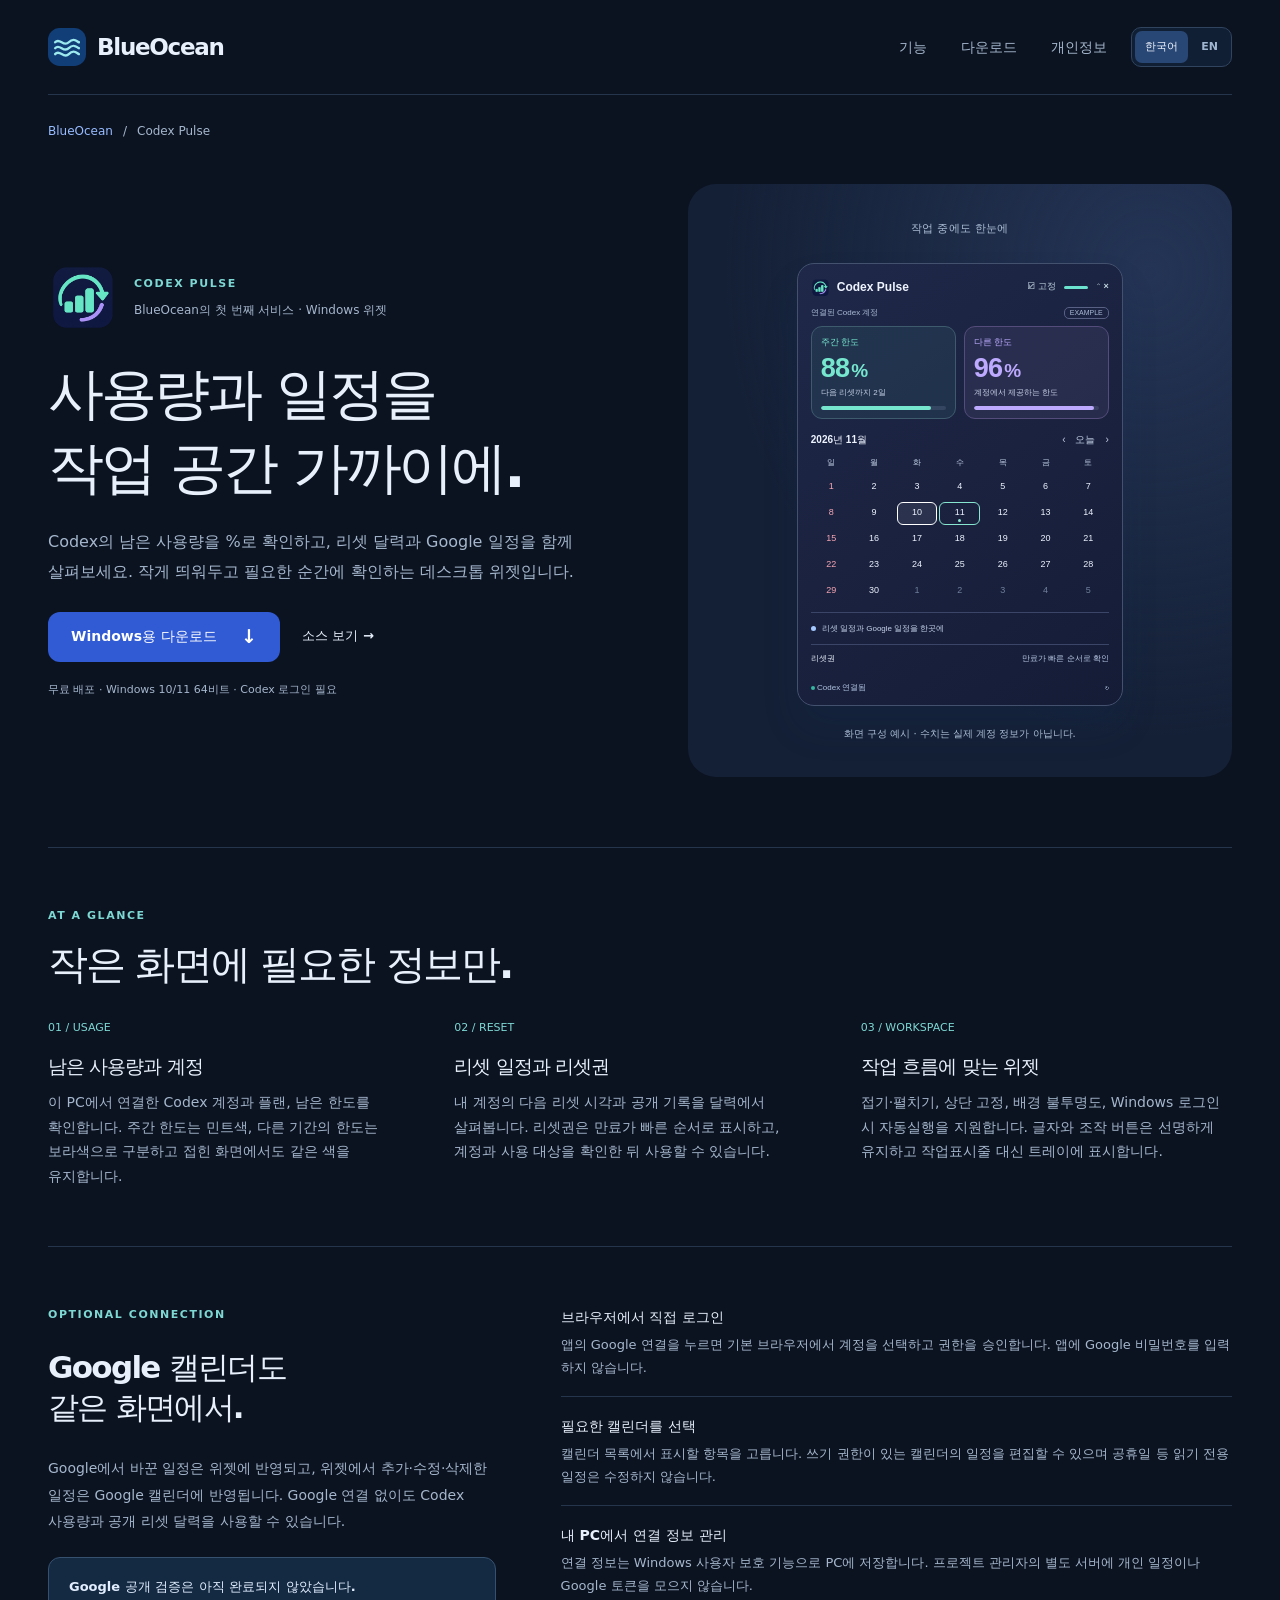
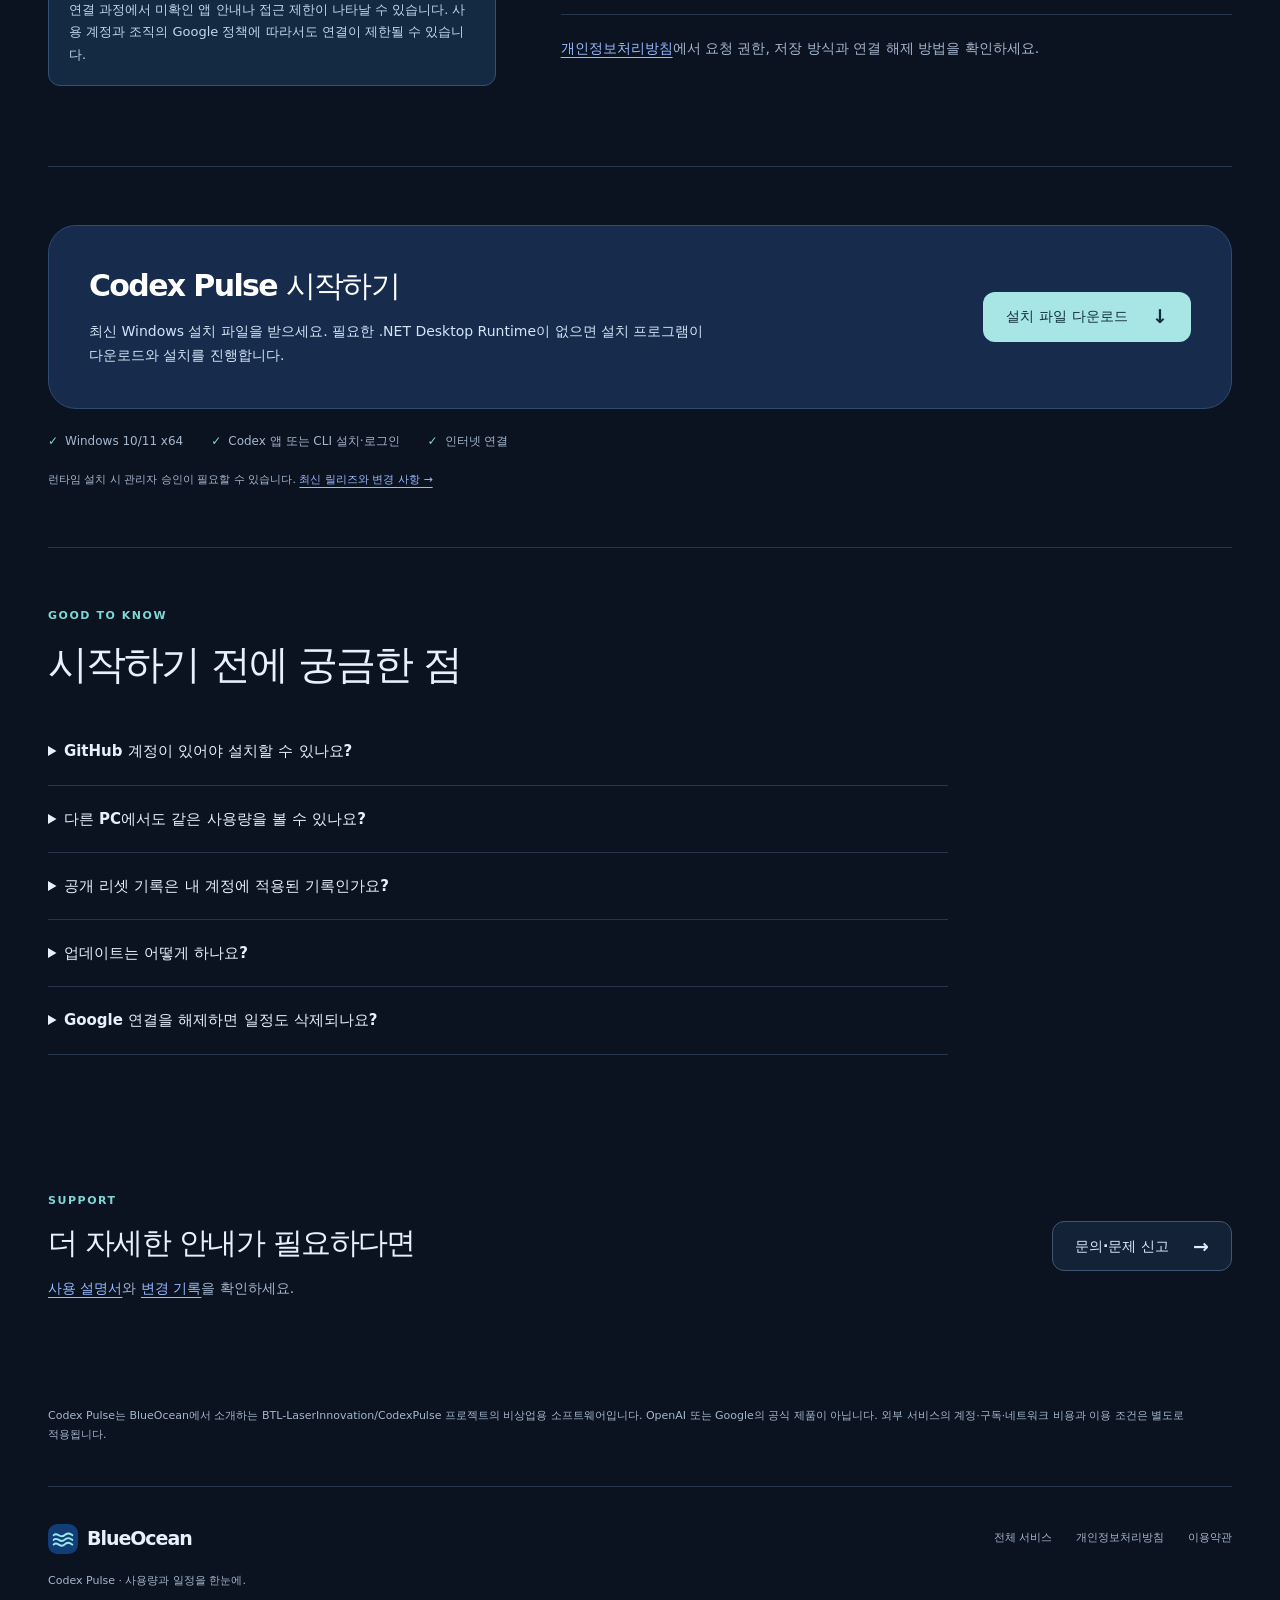
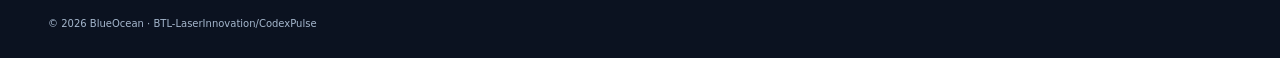
==== commit 20083167: "Remove decorative hero controls and unify navigation arrows" ====
--- a/public/codexpulse/index.html
+++ b/public/codexpulse/index.html
@@ -10,7 +10,7 @@
   <meta property="og:type" content="website">
   <title data-en="Codex Pulse — Usage and schedules at a glance | BlueOcean">Codex Pulse — 사용량과 일정을 한눈에 | BlueOcean</title>
   <link rel="icon" href="../assets/codexpulse.png" type="image/png">
-  <link rel="stylesheet" href="../assets/styles.css?v=20261110-dark">
+  <link rel="stylesheet" href="../assets/styles.css?v=20261110-clean">
 <script src="../assets/language.js?v=20261110-dark" defer></script></head>
 <body>
   <a class="skip-link" href="#main" data-en="Skip to content">본문으로 이동</a>
@@ -22,7 +22,7 @@
         <div class="product-heading"><img src="../assets/codexpulse.png" width="70" height="70" alt="Codex Pulse 아이콘" data-en-alt="Codex Pulse icon"><div><p class="eyebrow">CODEX PULSE</p><p data-en="The first BlueOcean service &#183; Windows widget">BlueOcean의 첫 번째 서비스 · Windows 위젯</p></div></div>
         <h1 id="product-title" data-en="Usage and schedules,&lt;br&gt;close to your work.">사용량과 일정을<br>작업 공간 가까이에.</h1>
         <p class="hero-description" data-en="See your remaining Codex usage as a percentage, alongside reset dates and Google Calendar events. A small desktop widget to keep nearby and check when you need it.">Codex의 남은 사용량을 %로 확인하고, 리셋 달력과 Google 일정을 함께 살펴보세요. 작게 띄워두고 필요한 순간에 확인하는 데스크톱 위젯입니다.</p>
-        <div class="actions"><a class="button primary" href="#download" data-en="Download for Windows &lt;span aria-hidden=&quot;true&quot;&gt;↓&lt;/span&gt;">Windows용 다운로드 <span aria-hidden="true">↓</span></a><a class="text-link" href="https://github.com/BTL-LaserInnovation/CodexPulse" data-en="View source ↗">소스 보기 ↗</a></div>
+        <div class="actions"><a class="button primary" href="#download" data-en="Download for Windows &lt;span aria-hidden=&quot;true&quot;&gt;↓&lt;/span&gt;">Windows용 다운로드 <span aria-hidden="true">↓</span></a><a class="text-link" href="https://github.com/BTL-LaserInnovation/CodexPulse" data-en="View source →">소스 보기 →</a></div>
         <p class="download-note" data-en="Free download &#183; Windows 10/11, 64-bit &#183; Codex sign-in required">무료 배포 · Windows 10/11 64비트 · Codex 로그인 필요</p>
       </div>
       <div class="product-stage"><span class="stage-label" data-en="A quick look, without leaving your work">작업 중에도 한눈에</span>
@@ -51,7 +51,7 @@
       <div><ul class="permissions"><li data-en="&lt;strong&gt;Sign in through your browser&lt;/strong&gt;Choose Google connection in the app to select an account and grant permissions in your default browser. You do not enter your Google password in the app."><strong>브라우저에서 직접 로그인</strong>앱의 Google 연결을 누르면 기본 브라우저에서 계정을 선택하고 권한을 승인합니다. 앱에 Google 비밀번호를 입력하지 않습니다.</li><li data-en="&lt;strong&gt;Choose your calendars&lt;/strong&gt;Select the calendars to display. You can edit events in calendars where you have write access. Read-only events, including holidays, cannot be changed."><strong>필요한 캘린더를 선택</strong>캘린더 목록에서 표시할 항목을 고릅니다. 쓰기 권한이 있는 캘린더의 일정을 편집할 수 있으며 공휴일 등 읽기 전용 일정은 수정하지 않습니다.</li><li data-en="&lt;strong&gt;Manage the connection on your PC&lt;/strong&gt;Connection information is stored on your PC using Windows user protection. The project does not collect personal events or Google tokens on a separate server."><strong>내 PC에서 연결 정보 관리</strong>연결 정보는 Windows 사용자 보호 기능으로 PC에 저장합니다. 프로젝트 관리자의 별도 서버에 개인 일정이나 Google 토큰을 모으지 않습니다.</li></ul><p class="body-copy" style="margin-top:20px" data-en="Read the &lt;a href=&quot;privacy.html&quot;&gt;privacy policy&lt;/a&gt; for requested permissions, storage details, and how to disconnect."><a href="privacy.html">개인정보처리방침</a>에서 요청 권한, 저장 방식과 연결 해제 방법을 확인하세요.</p></div>
     </section>
 
-    <section class="detail-section" id="download" aria-labelledby="download-title"><div class="download-panel"><div><h2 id="download-title" data-en="Get started with Codex Pulse">Codex Pulse 시작하기</h2><p data-en="Get the latest Windows installer. If the required .NET Desktop Runtime is missing, the installer downloads and installs it.">최신 Windows 설치 파일을 받으세요. 필요한 .NET Desktop Runtime이 없으면 설치 프로그램이 다운로드와 설치를 진행합니다.</p></div><a class="button" href="https://github.com/BTL-LaserInnovation/CodexPulse/releases/latest/download/BTL.CodexPulse-win-Setup.exe" data-en="Download installer &lt;span aria-hidden=&quot;true&quot;&gt;↓&lt;/span&gt;">설치 파일 다운로드 <span aria-hidden="true">↓</span></a></div><ul class="requirements"><li>Windows 10/11 x64</li><li data-en="Codex app or CLI installed and signed in">Codex 앱 또는 CLI 설치·로그인</li><li data-en="Internet connection">인터넷 연결</li></ul><p class="download-note" data-en="Installing the runtime may require administrator approval. &lt;a href=&quot;https://github.com/BTL-LaserInnovation/CodexPulse/releases/latest&quot;&gt;Latest release and changes ↗&lt;/a&gt;">런타임 설치 시 관리자 승인이 필요할 수 있습니다. <a href="https://github.com/BTL-LaserInnovation/CodexPulse/releases/latest">최신 릴리즈와 변경 사항 ↗</a></p></section>
+    <section class="detail-section" id="download" aria-labelledby="download-title"><div class="download-panel"><div><h2 id="download-title" data-en="Get started with Codex Pulse">Codex Pulse 시작하기</h2><p data-en="Get the latest Windows installer. If the required .NET Desktop Runtime is missing, the installer downloads and installs it.">최신 Windows 설치 파일을 받으세요. 필요한 .NET Desktop Runtime이 없으면 설치 프로그램이 다운로드와 설치를 진행합니다.</p></div><a class="button" href="https://github.com/BTL-LaserInnovation/CodexPulse/releases/latest/download/BTL.CodexPulse-win-Setup.exe" data-en="Download installer &lt;span aria-hidden=&quot;true&quot;&gt;↓&lt;/span&gt;">설치 파일 다운로드 <span aria-hidden="true">↓</span></a></div><ul class="requirements"><li>Windows 10/11 x64</li><li data-en="Codex app or CLI installed and signed in">Codex 앱 또는 CLI 설치·로그인</li><li data-en="Internet connection">인터넷 연결</li></ul><p class="download-note" data-en="Installing the runtime may require administrator approval. &lt;a href=&quot;https://github.com/BTL-LaserInnovation/CodexPulse/releases/latest&quot;&gt;Latest release and changes →&lt;/a&gt;">런타임 설치 시 관리자 승인이 필요할 수 있습니다. <a href="https://github.com/BTL-LaserInnovation/CodexPulse/releases/latest">최신 릴리즈와 변경 사항 →</a></p></section>
 
     <section class="detail-section" aria-labelledby="faq-title"><p class="eyebrow">GOOD TO KNOW</p><h2 id="faq-title" data-en="A few things before you start">시작하기 전에 궁금한 점</h2><div class="faq-list">
       <details><summary data-en="Do I need a GitHub account to install it?">GitHub 계정이 있어야 설치할 수 있나요?</summary><p data-en="You can download the public installer without a GitHub account. The widget uses the account connected through Codex on that PC. Check the current account at the top of the widget.">공개 설치 파일은 GitHub 계정 없이 다운로드할 수 있습니다. 설치 후 해당 PC의 Codex 프로그램에 로그인된 계정을 사용하며, 위젯 상단에서 현재 계정을 확인할 수 있습니다.</p></details>
@@ -60,7 +60,7 @@
       <details><summary data-en="How do I update the app?">업데이트는 어떻게 하나요?</summary><p data-en="An Update button appears next to the widget title when a new version is available. Use it to update, or run the latest installer. If an older version repeatedly shows Retry, close the widget and update with the latest installer.">새 버전이 있으면 위젯 제목 옆에 Update 버튼이 나타납니다. 버튼으로 업데이트하거나 최신 설치 파일을 실행할 수 있습니다. 이전 버전에서 Retry가 반복되면 위젯을 종료하고 최신 설치 파일로 업데이트하세요.</p></details>
       <details><summary data-en="Does disconnecting Google delete my events?">Google 연결을 해제하면 일정도 삭제되나요?</summary><p data-en="Disconnecting removes this PC&#39;s Google connection information and in-memory cache. It does not delete your original Google events. To revoke the app&#39;s access in your Google account, remove it in &lt;a href=&quot;https://myaccount.google.com/connections&quot;&gt;third-party connections&lt;/a&gt;.">연결 해제는 이 PC의 Google 연결 정보와 메모리 캐시를 제거합니다. Google의 원본 일정은 삭제하지 않습니다. Google 계정에서 앱 접근 권한까지 철회하려면 <a href="https://myaccount.google.com/connections">서드 파티 연결 관리</a>에서 제거하세요.</p></details>
     </div></section>
-    <section class="support-section" aria-labelledby="help-title"><div><p class="eyebrow">SUPPORT</p><h2 id="help-title" data-en="Need a little more guidance?">더 자세한 안내가 필요하다면</h2><p class="body-copy" data-en="See the &lt;a href=&quot;https://github.com/BTL-LaserInnovation/CodexPulse#readme&quot;&gt;user guide&lt;/a&gt; and &lt;a href=&quot;https://github.com/BTL-LaserInnovation/CodexPulse/releases&quot;&gt;release history&lt;/a&gt;."><a href="https://github.com/BTL-LaserInnovation/CodexPulse#readme">사용 설명서</a>와 <a href="https://github.com/BTL-LaserInnovation/CodexPulse/releases">변경 기록</a>을 확인하세요.</p></div><a class="button secondary" href="https://github.com/BTL-LaserInnovation/CodexPulse/issues" data-en="Questions and issues &lt;span aria-hidden=&quot;true&quot;&gt;↗&lt;/span&gt;">문의·문제 신고 <span aria-hidden="true">↗</span></a></section>
+    <section class="support-section" aria-labelledby="help-title"><div><p class="eyebrow">SUPPORT</p><h2 id="help-title" data-en="Need a little more guidance?">더 자세한 안내가 필요하다면</h2><p class="body-copy" data-en="See the &lt;a href=&quot;https://github.com/BTL-LaserInnovation/CodexPulse#readme&quot;&gt;user guide&lt;/a&gt; and &lt;a href=&quot;https://github.com/BTL-LaserInnovation/CodexPulse/releases&quot;&gt;release history&lt;/a&gt;."><a href="https://github.com/BTL-LaserInnovation/CodexPulse#readme">사용 설명서</a>와 <a href="https://github.com/BTL-LaserInnovation/CodexPulse/releases">변경 기록</a>을 확인하세요.</p></div><a class="button secondary" href="https://github.com/BTL-LaserInnovation/CodexPulse/issues" data-en="Questions and issues &lt;span aria-hidden=&quot;true&quot;&gt;→&lt;/span&gt;">문의·문제 신고 <span aria-hidden="true">→</span></a></section>
     <p class="service-disclaimer" data-en="Codex Pulse is non-commercial software from the BTL-LaserInnovation/CodexPulse project, featured on BlueOcean. It is not an official OpenAI or Google product. External account, subscription, and network costs and terms apply separately.">Codex Pulse는 BlueOcean에서 소개하는 BTL-LaserInnovation/CodexPulse 프로젝트의 비상업용 소프트웨어입니다. OpenAI 또는 Google의 공식 제품이 아닙니다. 외부 서비스의 계정·구독·네트워크 비용과 이용 조건은 별도로 적용됩니다.</p>
   </main>
   <footer class="site-footer shell"><div><a class="brand" href="../"><img src="../assets/blueocean.svg" width="30" height="30" alt=""><span>BlueOcean</span></a><p data-en="Codex Pulse &#183; Usage and schedules at a glance.">Codex Pulse · 사용량과 일정을 한눈에.</p></div><div class="footer-links"><a href="../" data-en="All services">전체 서비스</a><a href="privacy.html" data-en="Privacy policy">개인정보처리방침</a><a href="terms.html" data-en="Terms of use">이용약관</a></div><p class="copyright">© 2026 BlueOcean · BTL-LaserInnovation/CodexPulse</p></footer>
--- a/public/assets/styles.css
+++ b/public/assets/styles.css
@@ -1,6 +1,6 @@
 @charset "UTF-8";
 :root{--ink:#162b42;--muted:#50657a;--blue:#1453a4;--blue-dark:#123e77;--teal:#077e86;--paper:#f8faf9;--line:#dce6e9;--soft:#edf4f5;--radius:28px;font-family:"Segoe UI","Malgun Gothic",system-ui,sans-serif;color-scheme:light;font-synthesis:none;text-rendering:optimizeLegibility}
-*{box-sizing:border-box}html{scroll-behavior:smooth;scroll-padding-top:30px}body{margin:0;background:var(--paper);color:var(--ink);line-height:1.75;-webkit-font-smoothing:antialiased}img{display:block;max-width:100%;height:auto}a{color:var(--blue);text-underline-offset:4px}a:hover{color:var(--teal)}a:focus-visible,summary:focus-visible{outline:3px solid #008eaa;outline-offset:6px;border-radius:6px}h1,h2,h3,p{margin-top:0}h1,h2,h3{line-height:1.3;letter-spacing:-.055em}p{word-break:keep-all;overflow-wrap:break-word}h2{font-size:clamp(28px,3.2vw,40px);font-weight:750}button,a{-webkit-tap-highlight-color:transparent}.shell{width:min(1200px,calc(100% - 96px));margin-inline:auto}.skip-link{position:absolute;top:-100px;left:20px;background:var(--ink);color:white;padding:12px 18px;z-index:10}.skip-link:focus{top:12px}.site-header{display:flex;justify-content:space-between;align-items:center;padding-block:27px;gap:24px}.brand{display:inline-flex;align-items:center;gap:11px;color:var(--ink);text-decoration:none;font-size:23px;letter-spacing:-.055em;font-weight:800;white-space:nowrap}.brand:hover{color:var(--blue)}.site-header nav{display:flex;align-items:center;gap:34px}.site-header nav a{color:var(--muted);text-decoration:none;font-size:14px;font-weight:600}.site-header nav a:hover{color:var(--blue)}.home-hero{display:grid;grid-template-columns:1.03fr 1fr;align-items:center;gap:46px;padding-top:27px;padding-bottom:98px}.hero-copy{padding-block:24px}.eyebrow{font-size:11px;font-weight:750;letter-spacing:.14em;color:var(--teal);margin-bottom:22px;display:flex;align-items:center;gap:9px}.status-dot{display:inline-block;width:7px;height:7px;background:#36b6a0;border-radius:50%;flex:none}.hero-copy h1{font-size:clamp(44px,5.25vw,70px);font-weight:800;line-height:1.23;letter-spacing:-.07em;margin-bottom:26px}.hero-copy h1 span{color:var(--blue)}.hero-description{font-size:17px;line-height:1.9;color:var(--muted);margin-bottom:32px}.button{display:inline-flex;align-items:center;justify-content:center;gap:24px;min-height:50px;padding:12px 22px;border-radius:12px;font-size:14px;font-weight:650;line-height:1.5;text-decoration:none;border:1px solid transparent;transition:background .2s,transform .2s}.button:hover{transform:translateY(-2px)}.button span{font-size:19px;line-height:1}.primary{background:var(--blue-dark);color:white}.primary:hover{background:#195a9d;color:white}.secondary{background:transparent;border-color:#b3c7d1;color:var(--ink)}.secondary:hover{background:#e9f1f4;color:var(--blue)}.hero-notes{display:flex;flex-wrap:wrap;gap:0;margin-top:29px;font-size:11px;color:var(--muted)}.hero-notes span+span:before{content:"·";margin-inline:12px;color:#849cae}.ocean-scene{position:relative;aspect-ratio:1.1;isolation:isolate}.ocean-art{width:100%;height:100%;object-fit:cover;border-radius:32px}.scene-topline{position:absolute;inset:30px 30px auto;display:flex;justify-content:space-between;align-items:center;font-size:9px;color:#2d617c;letter-spacing:.13em;font-weight:700}.scene-topline span:last-child{font-size:21px;font-weight:400}.floating-service{position:absolute;top:38%;left:12%;right:12%;display:flex;align-items:center;gap:15px;padding:22px;background:#ffffffed;border:1px solid #fff;border-radius:19px;box-shadow:0 20px 50px #123e7726;text-decoration:none;color:var(--ink);transform:rotate(-5deg);transition:transform .3s}.floating-service:hover{transform:rotate(-2deg) translateY(-4px);color:var(--blue)}.floating-service img{border-radius:12px}.floating-service small{display:block;color:#55768b;font-size:8px;letter-spacing:.13em;margin-bottom:4px}.floating-service strong{font-size:23px;letter-spacing:-.05em}.floating-arrow{margin-left:auto;font-size:25px;color:#32758f}.scene-caption{position:absolute;inset:auto 30px 30px;display:flex;align-items:flex-end;justify-content:space-between;color:#e5f7ff;font-size:18px;line-height:1.4;letter-spacing:-.02em}.scene-coordinate{font-size:8px;letter-spacing:.11em}.services-section{padding-bottom:95px}.section-heading{display:flex;justify-content:space-between;align-items:flex-end;gap:20px;margin-bottom:30px}.section-heading .eyebrow{margin-bottom:10px}.section-heading h2{margin:0;font-size:clamp(26px,3vw,36px)}.section-count{font-size:10px;letter-spacing:.1em;white-space:nowrap;color:var(--muted);padding-bottom:7px}.service-feature{display:grid;grid-template-columns:1.05fr 1fr;overflow:hidden;background:white;border:1px solid var(--line);border-radius:var(--radius)}.service-copy{padding:49px 48px;align-self:center}.service-identity{display:flex;align-items:center;gap:15px;margin-bottom:23px}.service-identity img{border-radius:16px}.tag{display:inline-block;padding:5px 11px;background:#edf5f7;color:#315e73;border-radius:7px;font-size:11px}.service-copy h3{font-size:36px;letter-spacing:-.055em;margin-bottom:13px}.service-summary{font-size:21px;line-height:1.6;letter-spacing:-.04em;margin-bottom:18px}.body-copy{font-size:14px;color:var(--muted);line-height:1.9}.feature-tags{display:flex;flex-wrap:wrap;gap:7px;list-style:none;padding:0;margin:23px 0 29px}.feature-tags li{font-size:11px;color:#426176;padding:5px 9px;border:1px solid var(--line);border-radius:6px}.actions{display:flex;align-items:center;flex-wrap:wrap;gap:22px}.text-link{font-size:13px;color:var(--ink);text-decoration:none;font-weight:650}.text-link span{margin-left:12px}.product-stage{display:flex;flex-direction:column;align-items:center;justify-content:center;padding:32px 24px;background:radial-gradient(ellipse at 85% 15%,#d9e2f4,transparent 65%),#eaf2f5;min-width:0}.stage-label{color:#516a80;font-size:11px;letter-spacing:.025em;margin-bottom:24px}.widget-preview{width:min(100%,326px);padding:14px 13px 11px;background:linear-gradient(145deg,#1f2849,#151c36);color:#eef4ff;border:1px solid #43506e;border-radius:17px;box-shadow:0 22px 35px #16305d26;font-family:"Segoe UI","Malgun Gothic",sans-serif;font-size:10px;line-height:1.5}.widget-title{display:flex;align-items:center;justify-content:space-between;gap:8px;font-weight:700;font-size:12px}.widget-title>span:first-child{display:flex;align-items:center;gap:7px}.widget-controls{font-size:9px;color:#c2d6e1;display:flex;align-items:center;gap:8px}.widget-controls i{display:inline-block;width:24px;height:3px;border-radius:10px;background:#6ce3ce}.widget-account{display:flex;justify-content:space-between;color:#a9b9d5;font-size:8px;padding:10px 0 7px}.widget-account>span{font-size:7px;border:1px solid #586184;padding:0 5px;border-radius:5px}.widget-limits{display:grid;grid-template-columns:1fr 1fr;gap:8px}.limit{padding:9px 9px 8px;border:1px solid #3e5b6d;background:#294a5b66;border-radius:11px;display:flex;flex-direction:column;gap:1px;min-width:0}.mint{color:#76e7ce}.violet{color:#bdaaff;background:#61558433;border-color:#544c7a}.limit>span:first-child{font-size:9px;font-weight:700}.limit strong{font-size:27px;letter-spacing:-.03em;line-height:1.3}.limit strong small{font-size:19px;margin-left:2px}.limit>span:nth-of-type(2){font-size:8px;color:#c7d1e6;white-space:normal}.progress{height:4px;background:#8093b333;border-radius:10px;margin-top:6px;overflow:hidden}.progress i{display:block;width:88%;height:100%;background:#76e7ce;border-radius:10px}.violet .progress i{width:96%;background:#bdaaff}.widget-month{display:flex;justify-content:space-between;margin-top:13px;margin-bottom:6px;font-size:10px}.widget-month>span{color:#c0cce2}.mini-calendar{display:grid;grid-template-columns:repeat(7,minmax(0,1fr));text-align:center;gap:3px 2px}.mini-calendar b{font-size:8px;font-weight:500;color:#c2cee5;padding:4px 0}.mini-calendar>span{position:relative;display:grid;place-items:center;height:23px;font-size:9px;border:1px solid transparent;border-radius:6px}.mini-calendar>span:nth-child(7n+1){color:#f8a6b3}.mini-calendar .selected{border-color:#fff;background:#ffffff12}.mini-calendar .reset-day{border-color:#87e6cf}.reset-day i{position:absolute;width:3px;height:3px;border-radius:50%;background:#8de8cf;bottom:2px}.mini-calendar .outside{color:#71809d}.widget-events{display:flex;align-items:center;gap:6px;border-top:1px solid #3a4567;padding-block:10px 9px;margin-top:9px;font-size:8px;color:#c8d4eb}.calendar-dot{width:5px;height:5px;background:#a4c9ff;border-radius:50%}.widget-reset{display:flex;justify-content:space-between;font-size:8px;padding-block:8px;border-top:1px solid #3a4567}.widget-reset>span{color:#b9c8e5}.widget-footer{display:flex;justify-content:space-between;font-size:8px;color:#afc2e0;padding-top:9px}.widget-footer .status-dot{width:4px;height:4px}.preview-caption{font-size:10px;color:#526a7c;margin:19px 0 0;text-align:center}.collection-note{display:flex;gap:10px;align-items:flex-start;font-size:12px;color:var(--muted);margin:22px 0 0}.collection-note>span{color:var(--blue);font-size:16px;line-height:1.3}.about-section{padding-block:80px;background:#edf3f3;border-block:1px solid var(--line)}.about-grid{display:grid;grid-template-columns:1fr 1.1fr;gap:90px}.about-grid h2{line-height:1.45;margin-bottom:19px}.about-grid .eyebrow{margin-bottom:17px}.principles>div{display:grid;grid-template-columns:24px 1fr;gap:20px;padding-block:22px;border-bottom:1px solid #cedee0}.principles>div:first-child{padding-top:0}.principles>div:last-child{border:0;padding-bottom:0}.principles>div>span{font-size:11px;color:var(--teal);padding-top:4px}.principles h3{font-size:17px;margin:0 0 7px}.principles p{font-size:13px;color:var(--muted);margin:0}.support-section{display:flex;align-items:center;justify-content:space-between;gap:40px;padding-block:78px}.support-section .eyebrow{margin-bottom:13px}.support-section h2{font-size:clamp(24px,3vw,30px);margin-bottom:13px}.support-section .body-copy{margin:0}.support-section>.button{flex:none}.site-footer{border-top:1px solid var(--line);padding-block:35px 26px;display:grid;grid-template-columns:1fr auto;gap:25px}.site-footer .brand{font-size:19px;gap:9px}.site-footer>div>p{font-size:11px;color:var(--muted);margin:8px 0 0}.footer-links{display:flex;gap:24px;align-items:flex-start;padding-top:6px}.footer-links a{font-size:11px;color:var(--muted);text-decoration:none}.footer-links a:hover{color:var(--blue)}.copyright{grid-column:1/-1;font-size:10px;color:var(--muted);margin:0}
+*{box-sizing:border-box}html{scroll-behavior:smooth;scroll-padding-top:30px}body{margin:0;background:var(--paper);color:var(--ink);line-height:1.75;-webkit-font-smoothing:antialiased}img{display:block;max-width:100%;height:auto}a{color:var(--blue);text-underline-offset:4px}a:hover{color:var(--teal)}a:focus-visible,summary:focus-visible{outline:3px solid #008eaa;outline-offset:6px;border-radius:6px}h1,h2,h3,p{margin-top:0}h1,h2,h3{line-height:1.3;letter-spacing:-.055em}p{word-break:keep-all;overflow-wrap:break-word}h2{font-size:clamp(28px,3.2vw,40px);font-weight:750}button,a{-webkit-tap-highlight-color:transparent}.shell{width:min(1200px,calc(100% - 96px));margin-inline:auto}.skip-link{position:absolute;top:-100px;left:20px;background:var(--ink);color:white;padding:12px 18px;z-index:10}.skip-link:focus{top:12px}.site-header{display:flex;justify-content:space-between;align-items:center;padding-block:27px;gap:24px}.brand{display:inline-flex;align-items:center;gap:11px;color:var(--ink);text-decoration:none;font-size:23px;letter-spacing:-.055em;font-weight:800;white-space:nowrap}.brand:hover{color:var(--blue)}.site-header nav{display:flex;align-items:center;gap:34px}.site-header nav a{color:var(--muted);text-decoration:none;font-size:14px;font-weight:600}.site-header nav a:hover{color:var(--blue)}.home-hero{display:grid;grid-template-columns:1.03fr 1fr;align-items:center;gap:46px;padding-top:27px;padding-bottom:98px}.hero-copy{padding-block:24px}.eyebrow{font-size:11px;font-weight:750;letter-spacing:.14em;color:var(--teal);margin-bottom:22px;display:flex;align-items:center;gap:9px}.status-dot{display:inline-block;width:7px;height:7px;background:#36b6a0;border-radius:50%;flex:none}.hero-copy h1{font-size:clamp(44px,5.25vw,70px);font-weight:800;line-height:1.23;letter-spacing:-.07em;margin-bottom:26px}.hero-copy h1 span{color:var(--blue)}.hero-description{font-size:17px;line-height:1.9;color:var(--muted);margin-bottom:32px}.button{display:inline-flex;align-items:center;justify-content:center;gap:24px;min-height:50px;padding:12px 22px;border-radius:12px;font-size:14px;font-weight:650;line-height:1.5;text-decoration:none;border:1px solid transparent;transition:background .2s,transform .2s}.button:hover{transform:translateY(-2px)}.button span{font-size:19px;line-height:1}.primary{background:var(--blue-dark);color:white}.primary:hover{background:#195a9d;color:white}.secondary{background:transparent;border-color:#b3c7d1;color:var(--ink)}.secondary:hover{background:#e9f1f4;color:var(--blue)}.hero-notes{display:flex;flex-wrap:wrap;gap:0;margin-top:29px;font-size:11px;color:var(--muted)}.hero-notes span+span:before{content:"·";margin-inline:12px;color:#849cae}.ocean-scene{position:relative;aspect-ratio:1.1;isolation:isolate}.ocean-art{width:100%;height:100%;object-fit:cover;border-radius:32px}.scene-topline{position:absolute;inset:30px 30px auto;display:flex;justify-content:space-between;align-items:center;font-size:9px;color:#2d617c;letter-spacing:.13em;font-weight:700}.floating-service{position:absolute;top:38%;left:12%;right:12%;display:flex;align-items:center;gap:15px;padding:22px;background:#ffffffed;border:1px solid #fff;border-radius:19px;box-shadow:0 20px 50px #123e7726;text-decoration:none;color:var(--ink);transform:rotate(-5deg);transition:transform .3s}.floating-service:hover{transform:rotate(-2deg) translateY(-4px);color:var(--blue)}.floating-service img{border-radius:12px}.floating-service small{display:block;color:#55768b;font-size:8px;letter-spacing:.13em;margin-bottom:4px}.floating-service strong{font-size:23px;letter-spacing:-.05em}.floating-arrow{margin-left:auto;font-size:25px;color:#32758f}.scene-caption{position:absolute;inset:auto 30px 30px;display:flex;align-items:flex-end;justify-content:space-between;color:#e5f7ff;font-size:18px;line-height:1.4;letter-spacing:-.02em}.scene-coordinate{font-size:8px;letter-spacing:.11em}.services-section{padding-bottom:95px}.section-heading{display:flex;justify-content:space-between;align-items:flex-end;gap:20px;margin-bottom:30px}.section-heading .eyebrow{margin-bottom:10px}.section-heading h2{margin:0;font-size:clamp(26px,3vw,36px)}.section-count{font-size:10px;letter-spacing:.1em;white-space:nowrap;color:var(--muted);padding-bottom:7px}.service-feature{display:grid;grid-template-columns:1.05fr 1fr;overflow:hidden;background:white;border:1px solid var(--line);border-radius:var(--radius)}.service-copy{padding:49px 48px;align-self:center}.service-identity{display:flex;align-items:center;gap:15px;margin-bottom:23px}.service-identity img{border-radius:16px}.tag{display:inline-block;padding:5px 11px;background:#edf5f7;color:#315e73;border-radius:7px;font-size:11px}.service-copy h3{font-size:36px;letter-spacing:-.055em;margin-bottom:13px}.service-summary{font-size:21px;line-height:1.6;letter-spacing:-.04em;margin-bottom:18px}.body-copy{font-size:14px;color:var(--muted);line-height:1.9}.feature-tags{display:flex;flex-wrap:wrap;gap:7px;list-style:none;padding:0;margin:23px 0 29px}.feature-tags li{font-size:11px;color:#426176;padding:5px 9px;border:1px solid var(--line);border-radius:6px}.actions{display:flex;align-items:center;flex-wrap:wrap;gap:22px}.text-link{font-size:13px;color:var(--ink);text-decoration:none;font-weight:650}.text-link span{margin-left:12px}.product-stage{display:flex;flex-direction:column;align-items:center;justify-content:center;padding:32px 24px;background:radial-gradient(ellipse at 85% 15%,#d9e2f4,transparent 65%),#eaf2f5;min-width:0}.stage-label{color:#516a80;font-size:11px;letter-spacing:.025em;margin-bottom:24px}.widget-preview{width:min(100%,326px);padding:14px 13px 11px;background:linear-gradient(145deg,#1f2849,#151c36);color:#eef4ff;border:1px solid #43506e;border-radius:17px;box-shadow:0 22px 35px #16305d26;font-family:"Segoe UI","Malgun Gothic",sans-serif;font-size:10px;line-height:1.5}.widget-title{display:flex;align-items:center;justify-content:space-between;gap:8px;font-weight:700;font-size:12px}.widget-title>span:first-child{display:flex;align-items:center;gap:7px}.widget-controls{font-size:9px;color:#c2d6e1;display:flex;align-items:center;gap:8px}.widget-controls i{display:inline-block;width:24px;height:3px;border-radius:10px;background:#6ce3ce}.widget-account{display:flex;justify-content:space-between;color:#a9b9d5;font-size:8px;padding:10px 0 7px}.widget-account>span{font-size:7px;border:1px solid #586184;padding:0 5px;border-radius:5px}.widget-limits{display:grid;grid-template-columns:1fr 1fr;gap:8px}.limit{padding:9px 9px 8px;border:1px solid #3e5b6d;background:#294a5b66;border-radius:11px;display:flex;flex-direction:column;gap:1px;min-width:0}.mint{color:#76e7ce}.violet{color:#bdaaff;background:#61558433;border-color:#544c7a}.limit>span:first-child{font-size:9px;font-weight:700}.limit strong{font-size:27px;letter-spacing:-.03em;line-height:1.3}.limit strong small{font-size:19px;margin-left:2px}.limit>span:nth-of-type(2){font-size:8px;color:#c7d1e6;white-space:normal}.progress{height:4px;background:#8093b333;border-radius:10px;margin-top:6px;overflow:hidden}.progress i{display:block;width:88%;height:100%;background:#76e7ce;border-radius:10px}.violet .progress i{width:96%;background:#bdaaff}.widget-month{display:flex;justify-content:space-between;margin-top:13px;margin-bottom:6px;font-size:10px}.widget-month>span{color:#c0cce2}.mini-calendar{display:grid;grid-template-columns:repeat(7,minmax(0,1fr));text-align:center;gap:3px 2px}.mini-calendar b{font-size:8px;font-weight:500;color:#c2cee5;padding:4px 0}.mini-calendar>span{position:relative;display:grid;place-items:center;height:23px;font-size:9px;border:1px solid transparent;border-radius:6px}.mini-calendar>span:nth-child(7n+1){color:#f8a6b3}.mini-calendar .selected{border-color:#fff;background:#ffffff12}.mini-calendar .reset-day{border-color:#87e6cf}.reset-day i{position:absolute;width:3px;height:3px;border-radius:50%;background:#8de8cf;bottom:2px}.mini-calendar .outside{color:#71809d}.widget-events{display:flex;align-items:center;gap:6px;border-top:1px solid #3a4567;padding-block:10px 9px;margin-top:9px;font-size:8px;color:#c8d4eb}.calendar-dot{width:5px;height:5px;background:#a4c9ff;border-radius:50%}.widget-reset{display:flex;justify-content:space-between;font-size:8px;padding-block:8px;border-top:1px solid #3a4567}.widget-reset>span{color:#b9c8e5}.widget-footer{display:flex;justify-content:space-between;font-size:8px;color:#afc2e0;padding-top:9px}.widget-footer .status-dot{width:4px;height:4px}.preview-caption{font-size:10px;color:#526a7c;margin:19px 0 0;text-align:center}.collection-note{display:flex;gap:10px;align-items:flex-start;font-size:12px;color:var(--muted);margin:22px 0 0}.collection-note>span{color:var(--blue);font-size:16px;line-height:1.3}.about-section{padding-block:80px;background:#edf3f3;border-block:1px solid var(--line)}.about-grid{display:grid;grid-template-columns:1fr 1.1fr;gap:90px}.about-grid h2{line-height:1.45;margin-bottom:19px}.about-grid .eyebrow{margin-bottom:17px}.principles>div{display:grid;grid-template-columns:24px 1fr;gap:20px;padding-block:22px;border-bottom:1px solid #cedee0}.principles>div:first-child{padding-top:0}.principles>div:last-child{border:0;padding-bottom:0}.principles>div>span{font-size:11px;color:var(--teal);padding-top:4px}.principles h3{font-size:17px;margin:0 0 7px}.principles p{font-size:13px;color:var(--muted);margin:0}.support-section{display:flex;align-items:center;justify-content:space-between;gap:40px;padding-block:78px}.support-section .eyebrow{margin-bottom:13px}.support-section h2{font-size:clamp(24px,3vw,30px);margin-bottom:13px}.support-section .body-copy{margin:0}.support-section>.button{flex:none}.site-footer{border-top:1px solid var(--line);padding-block:35px 26px;display:grid;grid-template-columns:1fr auto;gap:25px}.site-footer .brand{font-size:19px;gap:9px}.site-footer>div>p{font-size:11px;color:var(--muted);margin:8px 0 0}.footer-links{display:flex;gap:24px;align-items:flex-start;padding-top:6px}.footer-links a{font-size:11px;color:var(--muted);text-decoration:none}.footer-links a:hover{color:var(--blue)}.copyright{grid-column:1/-1;font-size:10px;color:var(--muted);margin:0}
 /* Service detail and policy pages share the BlueOcean navigation and typography. */
 .breadcrumb{display:flex;gap:10px;align-items:center;font-size:12px;color:var(--muted);padding-top:26px}.breadcrumb a{text-decoration:none}.product-hero{display:grid;grid-template-columns:1.05fr 1fr;gap:68px;align-items:center;padding-block:42px 70px}.product-heading{display:flex;align-items:center;gap:16px;margin-bottom:25px}.product-heading img{border-radius:18px}.product-heading .eyebrow{margin:0 0 6px}.product-heading>div>p:last-child{font-size:12px;color:var(--muted);margin:0}.product-hero h1{font-size:clamp(36px,4.4vw,58px);line-height:1.3;margin-bottom:23px}.product-hero .hero-description{font-size:16px;margin-bottom:24px}.product-hero .product-stage{border-radius:var(--radius);padding-block:35px}.download-note{font-size:11px;color:var(--muted);margin:18px 0 0}.detail-section{padding-block:58px;border-top:1px solid var(--line)}.detail-section>.eyebrow{margin-bottom:13px}.detail-section h2{margin-bottom:28px}.detail-grid{display:grid;grid-template-columns:repeat(3,1fr);gap:35px}.detail-grid h3{font-size:19px;margin-bottom:12px}.detail-grid .number{display:block;font-size:11px;color:var(--teal);margin-bottom:16px}.detail-grid p{font-size:14px;color:var(--muted);margin:0}.google-block{display:grid;grid-template-columns:.8fr 1.2fr;gap:65px}.google-block h2{font-size:31px}.notice{padding:18px 20px;border:1px solid #c5d8e9;background:#eef4fb;color:#365d7f;border-radius:12px;font-size:13px;margin:22px 0}.notice strong{color:var(--blue-dark)}.permissions{margin:0;padding:0;list-style:none}.permissions li{padding-block:17px;border-bottom:1px solid var(--line);font-size:13px;color:var(--muted)}.permissions li:first-child{padding-top:0}.permissions strong{display:block;color:var(--ink);font-size:14px;margin-bottom:4px}.detail-section a:not(.button){font-size:inherit}.download-panel{padding:40px;background:var(--blue-dark);border-radius:var(--radius);color:white;display:grid;grid-template-columns:1fr auto;gap:24px;align-items:center}.download-panel h2{margin:0 0 14px;font-size:30px}.download-panel p{color:#d3e6f7;font-size:14px;margin:0;max-width:620px}.download-panel .button{background:#c7edf0;color:#123d56;white-space:nowrap}.download-panel .button:hover{background:#e1f9f5}.requirements{display:flex;gap:10px 28px;flex-wrap:wrap;list-style:none;padding:0;margin:22px 0 0;color:var(--muted);font-size:12px}.requirements li:before{content:"✓";margin-right:7px;color:var(--teal)}.faq-list{max-width:900px}.faq-list details{padding:20px 0;border-bottom:1px solid var(--line)}.faq-list summary{cursor:pointer;font-size:15px;font-weight:650;padding-right:12px}.faq-list details p{font-size:14px;color:var(--muted);margin:16px 0 0}.service-disclaimer{font-size:11px;color:var(--muted);padding-block:26px 42px;margin:0}.policy{max-width:850px;padding-block:45px 70px}.policy h1{font-size:clamp(32px,4vw,46px);margin-bottom:14px}.policy .updated{font-size:12px;color:var(--muted);margin-bottom:30px}.policy h2{font-size:22px;margin-top:38px;margin-bottom:13px;letter-spacing:-.035em}.policy p,.policy li{font-size:14px;color:var(--muted)}.policy li{margin-block:10px}.policy strong{color:var(--ink)}.policy ul,.policy ol{padding-left:23px}.policy code{font-family:Consolas,monospace;font-size:12px;background:#eaf0f5;color:#315879;padding:2px 5px;border-radius:4px;overflow-wrap:anywhere}.policy .eyebrow{margin-bottom:16px}.policy-nav{display:flex;flex-wrap:wrap;gap:12px 24px;border-top:1px solid var(--line);margin-top:36px;padding-top:20px;font-size:13px}.simple-header{border-bottom:1px solid var(--line)}
 @media(min-width:1400px){.home-hero{gap:66px}.hero-copy h1{font-size:74px}}
